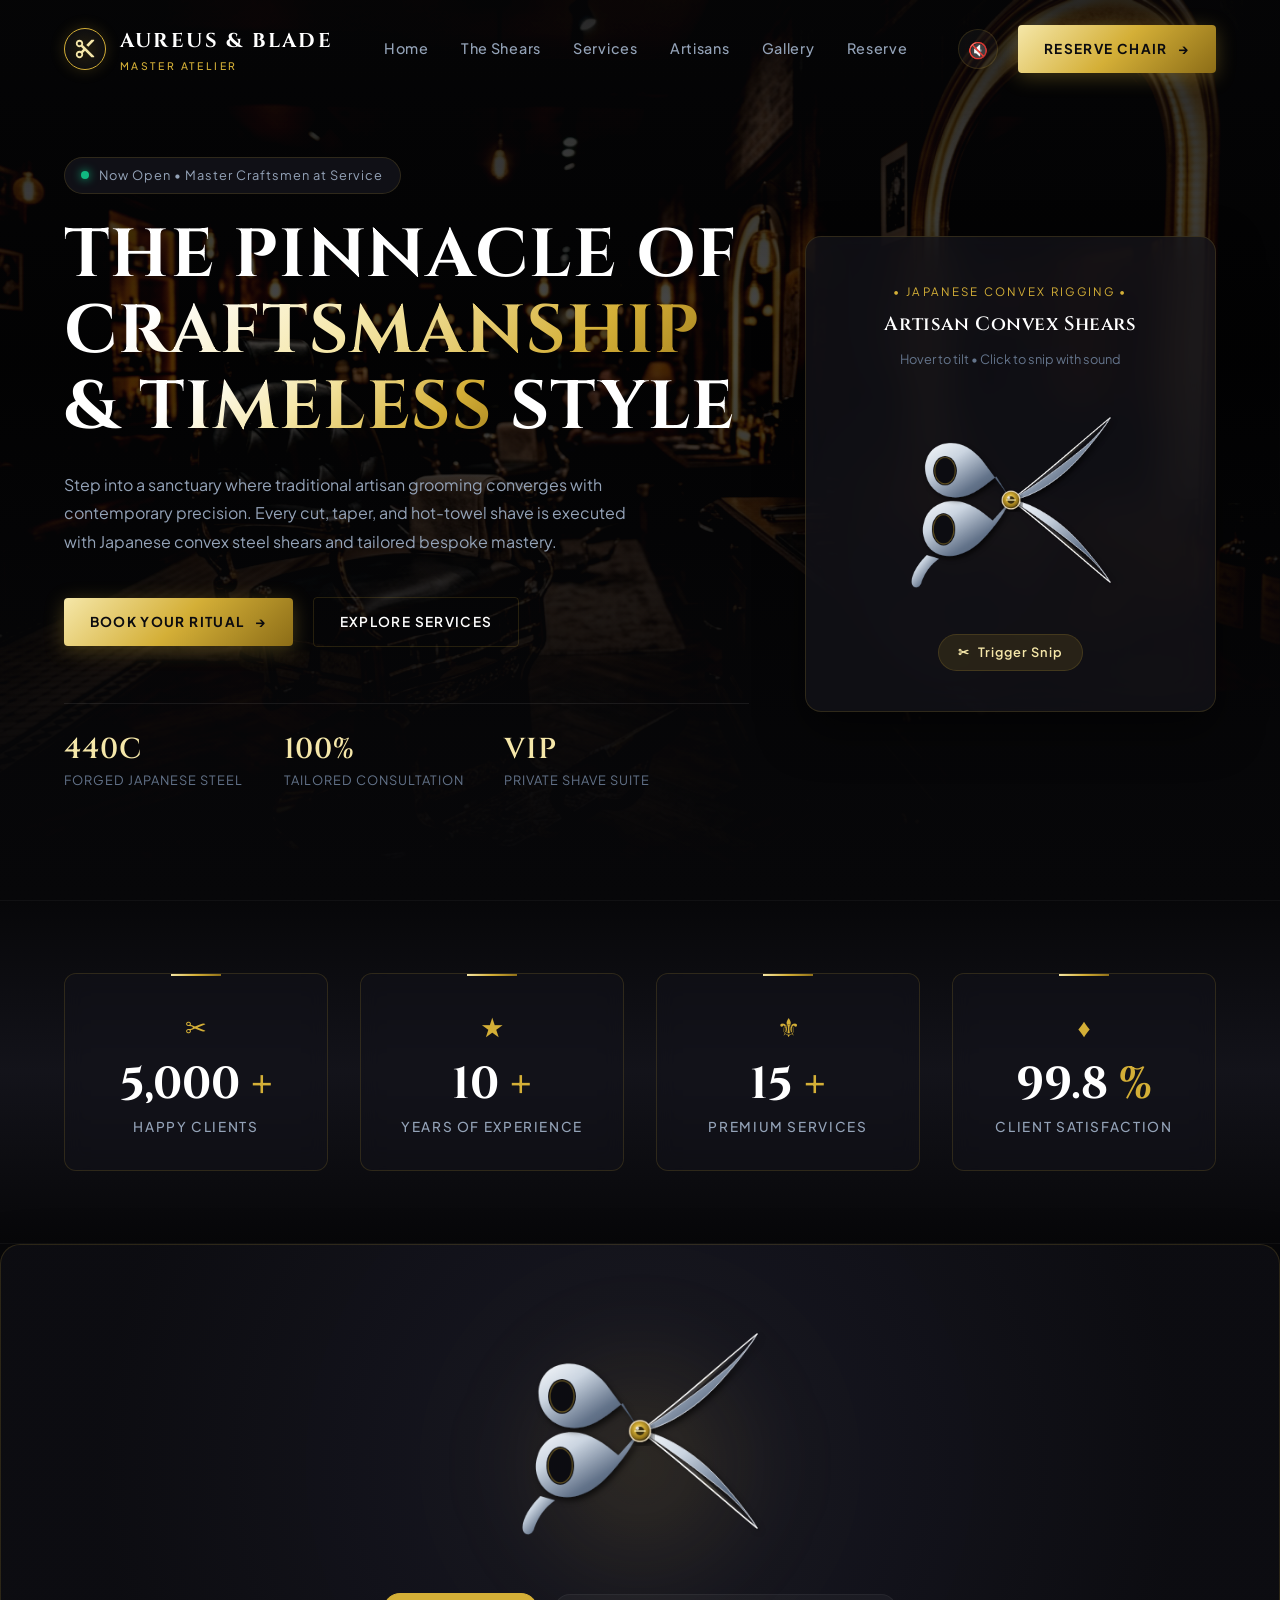
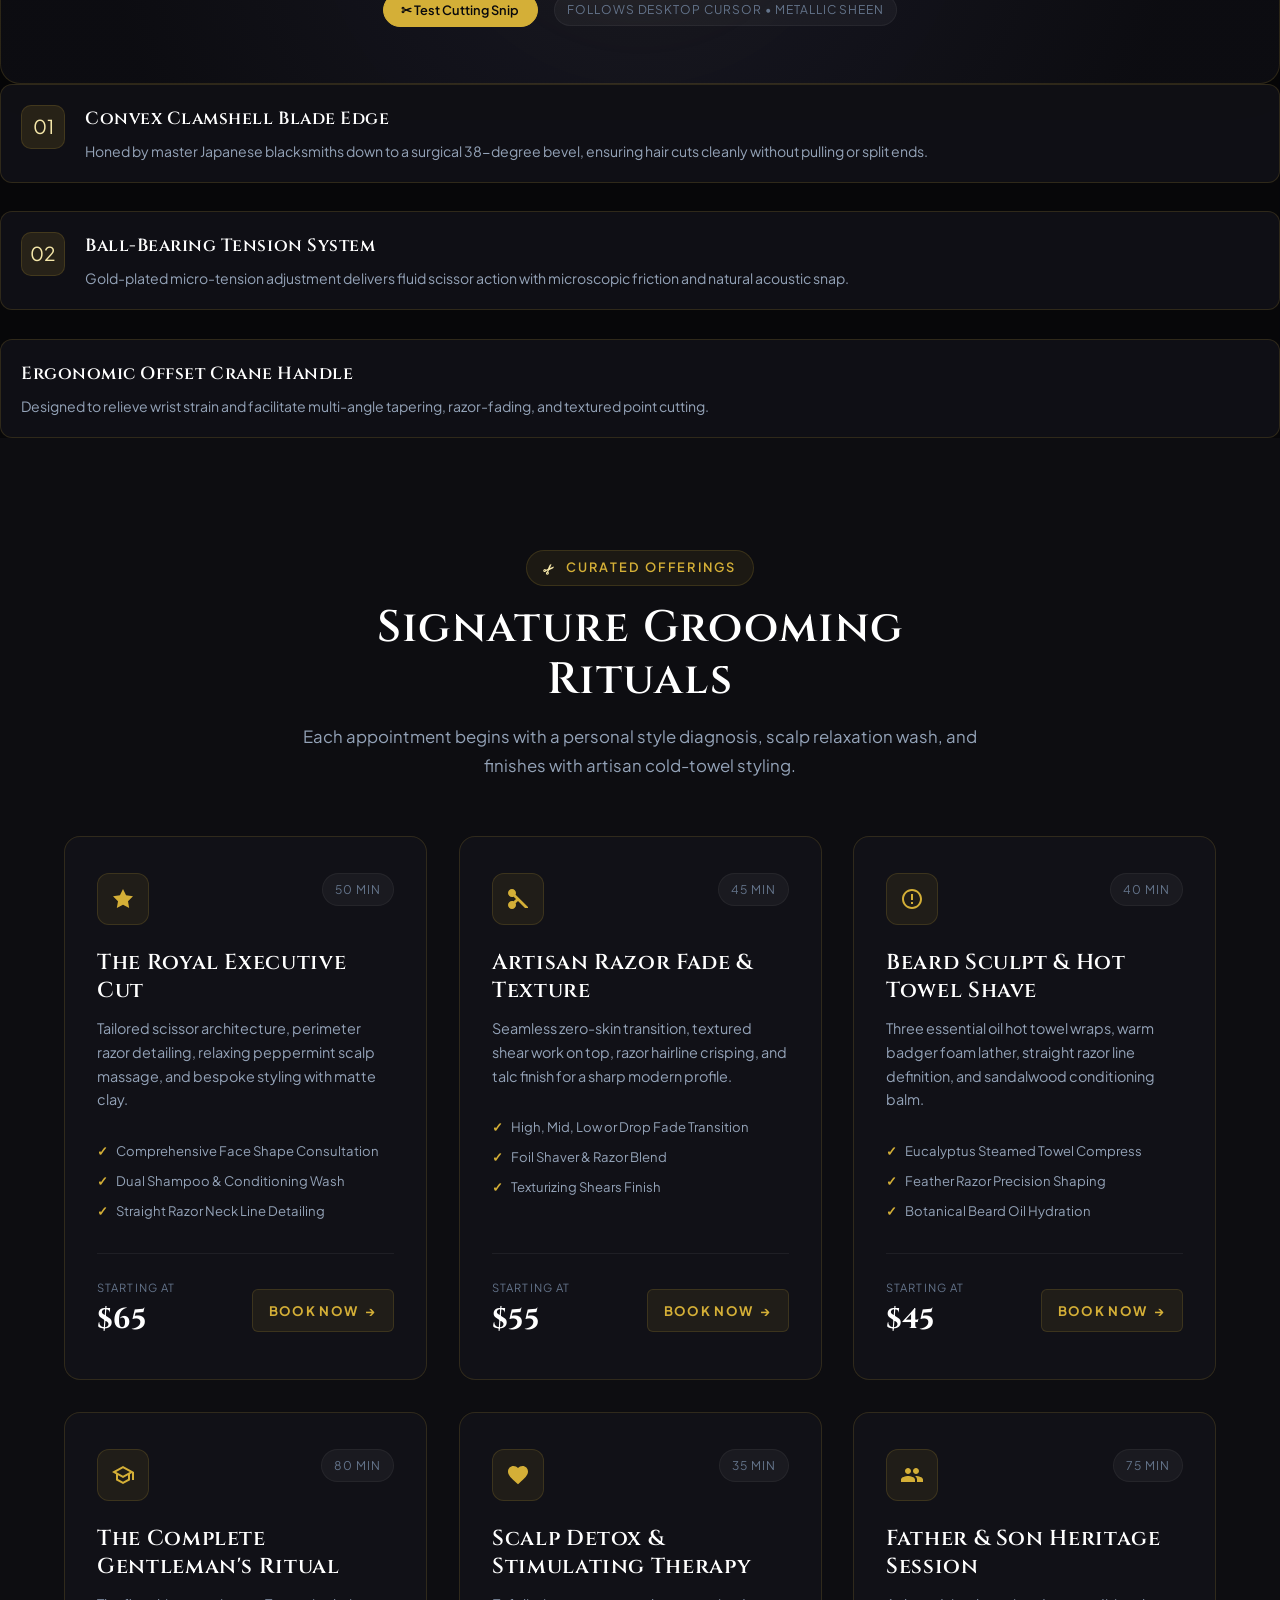
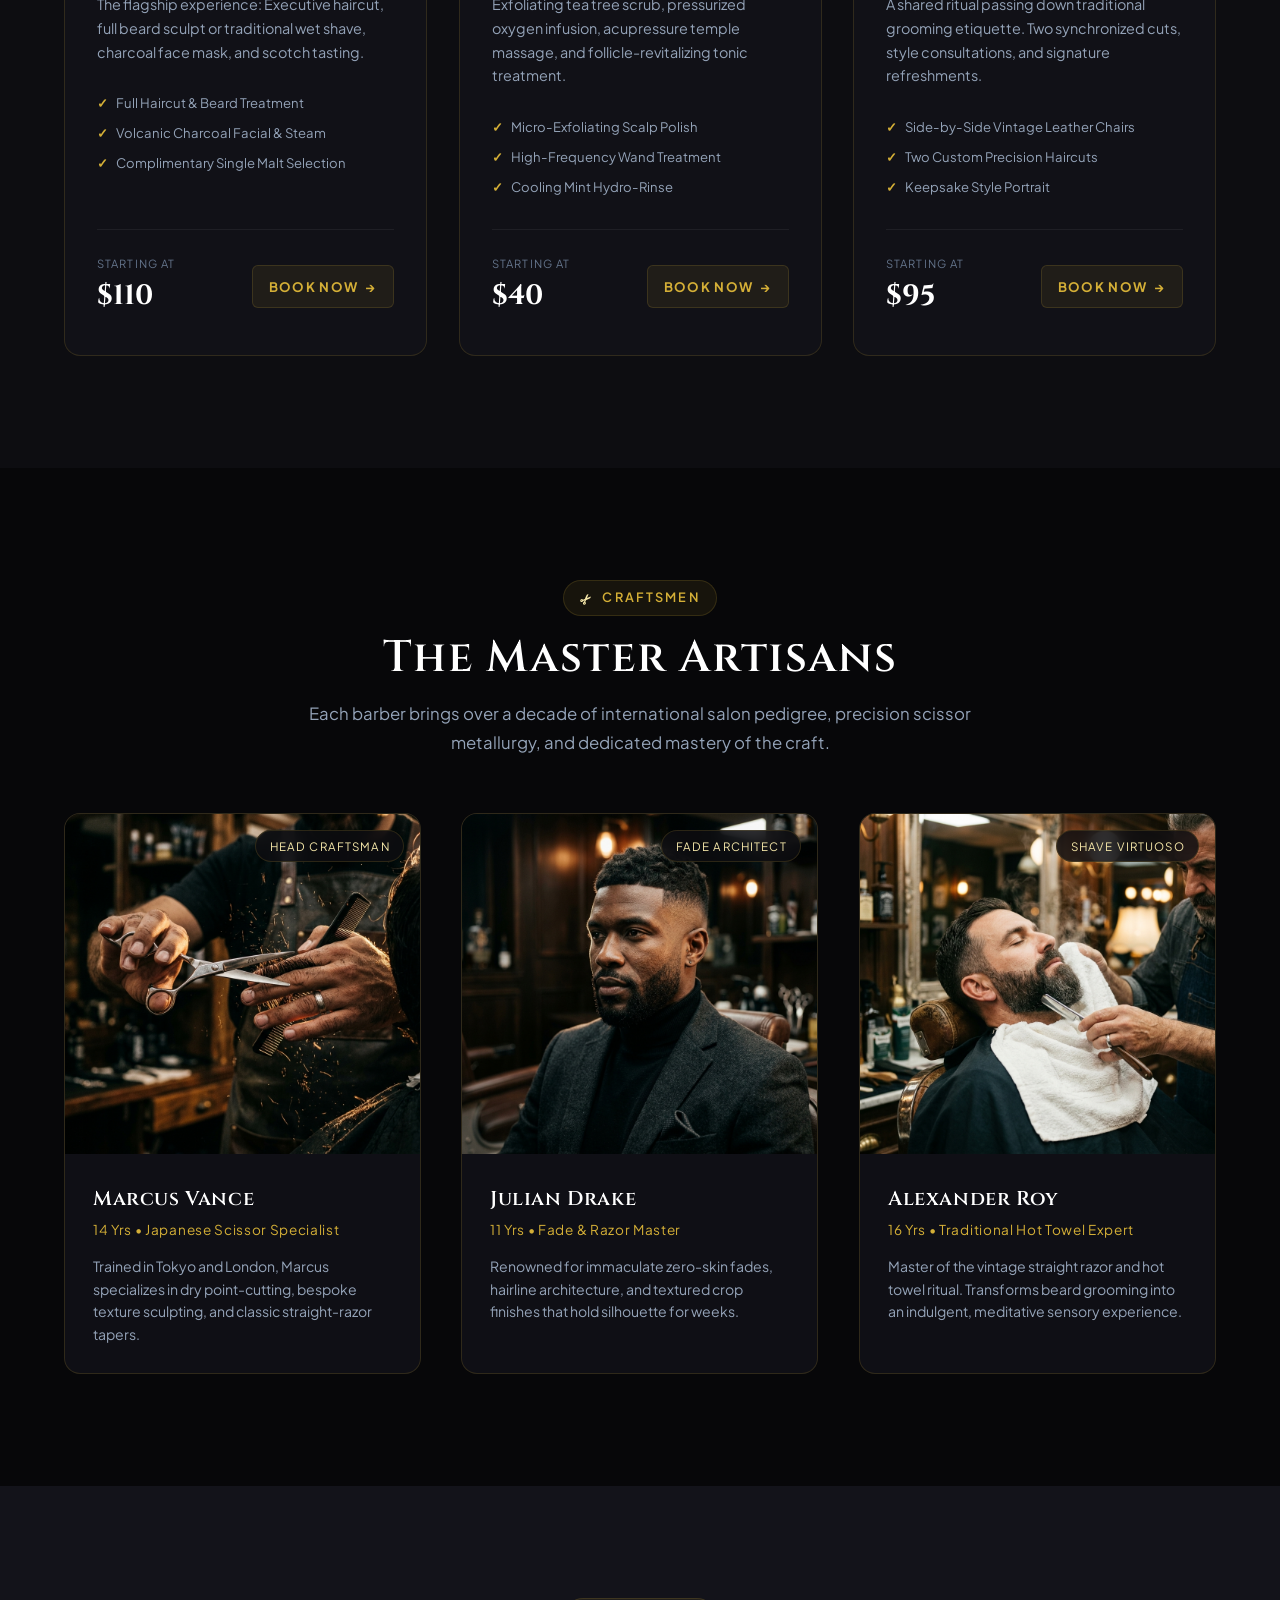
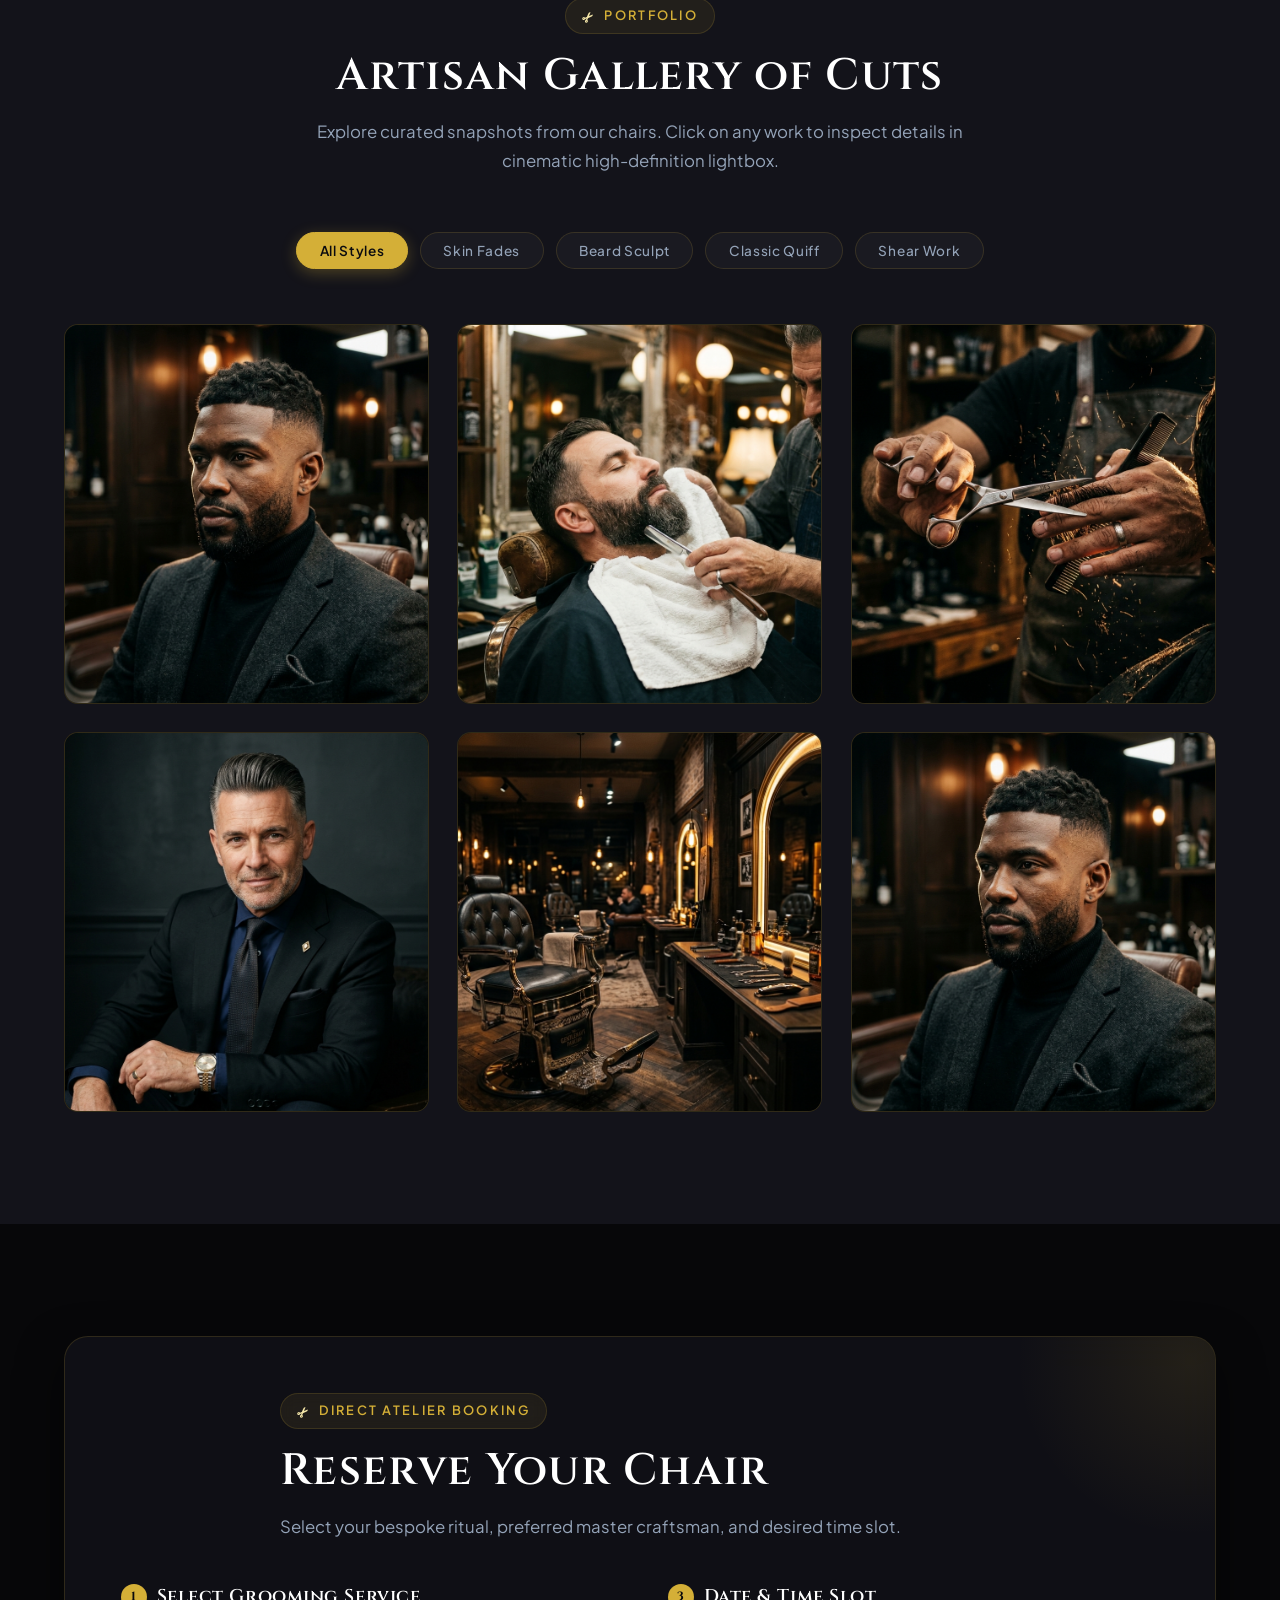
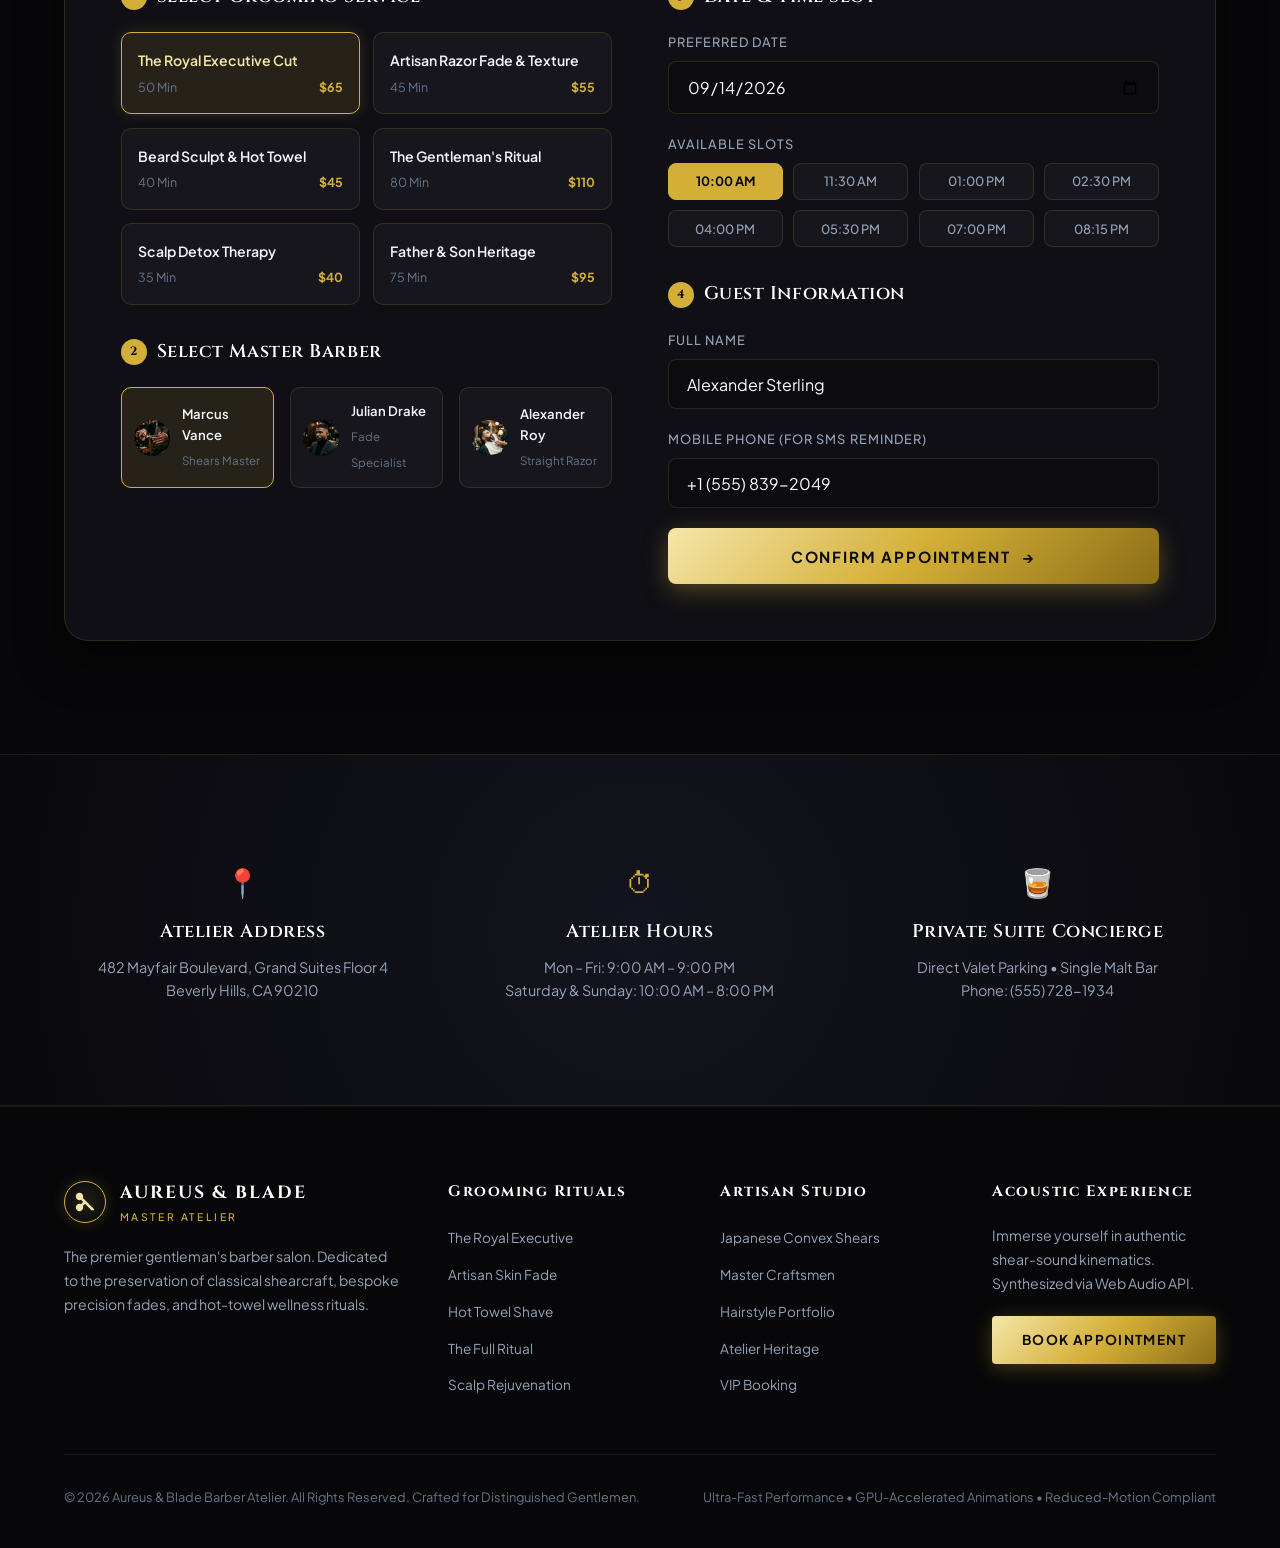
==== index.html @ b84adc3f "Initial commit: Hair cutting shop project" ====
<!DOCTYPE html>
<html lang="en">
<head>
  <meta charset="UTF-8">
  <meta name="viewport" content="width=device-width, initial-scale=1.0">
  <title>AUREUS & BLADE | Luxury Barber Atelier & Grooming Lounge</title>
  <meta name="description" content="Experience the pinnacle of gentleman's grooming. Bespoke haircuts, artisan fades, straight razor shaves, and scalp therapies crafted by world-class master barbers.">
  <meta name="keywords" content="barber shop, luxury haircut, master barber, hot towel shave, beard sculpting, fade haircut, gentleman grooming">
  <meta name="theme-color" content="#070709">

  <!-- Open Graph -->
  <meta property="og:title" content="AUREUS & BLADE | Luxury Barber Atelier">
  <meta property="og:description" content="Cinematic craftsmanship, precision steel shears, and luxury gentleman's rituals.">
  <meta property="og:type" content="website">

  <!-- Google Fonts: Cinzel (Serif) & Plus Jakarta Sans (Modern) -->
  <link rel="preconnect" href="https://fonts.googleapis.com">
  <link rel="preconnect" href="https://fonts.gstatic.com" crossorigin>
  <link href="https://fonts.googleapis.com/css2?family=Cinzel:wght@400;600;700;800;900&family=Plus+Jakarta+Sans:ital,wght@0,300;0,400;0,500;0,600;0,700;1,400&display=swap" rel="stylesheet">

  <!-- Stylesheets -->
  <link rel="stylesheet" href="css/style.css">
  <link rel="stylesheet" href="css/animations.css">
</head>
<body>

  <!-- ==========================================================================
       HAIR PARTICLE CANVAS ENGINE (Requirement 3)
       ========================================================================== -->
  <canvas id="hair-canvas"></canvas>

  <!-- ==========================================================================
       CINEMATIC HAIR-CUTTING INTRO (Requirement 2)
       ========================================================================== -->
  <div id="intro-screen" role="dialog" aria-modal="true" aria-label="Cinematic Welcome">
    <div class="intro-ambient-glow"></div>
    <div class="intro-content">
      <!-- Animated Vector Scissors for Intro Cuts -->
      <div class="intro-scissors-stage intro-scissors-wrap" id="intro-scissors-stage">
        <!-- SVG Injected dynamically by scissors.js -->
      </div>
      
      <!-- Crest & Monogram Reveal -->
      <div class="intro-crest-reveal" id="intro-crest-reveal">
        <h1 class="intro-title gold-gradient-text">AUREUS &amp; BLADE</h1>
        <p class="intro-subtitle">Barber Atelier &bull; Est. 2014</p>
      </div>
    </div>
    <button class="skip-intro-btn" id="btn-skip-intro" aria-label="Skip Introduction">
      SKIP INTRO &rarr;
    </button>
  </div>

  <!-- ==========================================================================
       STICKY GLASSMORPHIC NAVBAR (Requirement 10)
       ========================================================================== -->
  <header class="navbar navbar-entrance" id="navbar">
    <div class="container nav-container">
      <a href="#hero" class="brand-logo" aria-label="Aureus and Blade Home">
        <div class="logo-crest">
          <svg viewBox="0 0 24 24">
            <path d="M9.64 7.64c.23-.5.36-1.05.36-1.64 0-2.21-1.79-4-4-4S2 3.79 2 6s1.79 4 4 4c.59 0 1.14-.13 1.64-.36L10 12l-2.36 2.36C7.14 14.13 6.59 14 6 14c-2.21 0-4 1.79-4 4s1.79 4 4 4 4-1.79 4-4c0-.59-.13-1.14-.36-1.64L12 14l7 7h3v-1L9.64 7.64zM6 8c-1.1 0-2-.9-2-2s.9-2 2-2 2 .9 2 2-.9 2-2 2zm0 12c-1.1 0-2-.9-2-2s.9-2 2-2 2 .9 2 2-.9 2-2 2zm9.64-10.36L22 3v-1h-3l-5.64 5.64 2.28 2z"/>
          </svg>
        </div>
        <div>
          <span class="brand-name">Aureus &amp; Blade</span>
          <span class="brand-sub">Master Atelier</span>
        </div>
      </a>

      <!-- Navigation Links -->
      <nav>
        <ul class="nav-links" id="nav-links">
          <li><a href="#hero" class="nav-link">Home</a></li>
          <li><a href="#craftsmanship" class="nav-link">The Shears</a></li>
          <li><a href="#services" class="nav-link">Services</a></li>
          <li><a href="#barbers" class="nav-link">Artisans</a></li>
          <li><a href="#gallery" class="nav-link">Gallery</a></li>
          <li><a href="#booking" class="nav-link">Reserve</a></li>
        </ul>
      </nav>

      <!-- Action Group & Audio Feedback Toggle -->
      <div class="nav-actions">
        <button class="audio-toggle-btn" id="audio-toggle-btn" title="Toggle Shears Acoustic Feedback" aria-label="Toggle scissors sound">
          <span class="audio-icon">🔇</span>
        </button>
        <a href="#booking" class="btn-primary" id="nav-book-btn">
          <span>Reserve Chair</span>
          <span>&rarr;</span>
        </a>
        <button class="mobile-menu-btn" id="mobile-menu-btn" aria-label="Open Navigation Menu">
          &#9776;
        </button>
      </div>
    </div>
  </header>

  <!-- ==========================================================================
       HERO SECTION (Requirement 4)
       ========================================================================== -->
  <section class="hero-section" id="hero">
    <!-- Cinematic Background with slow Ken Burns zoom -->
    <div class="hero-bg-container">
      <img src="assets/images/hero.jpg" alt="Aureus and Blade Luxury Barber Interior" class="hero-bg-img ken-burns">
      <div class="hero-overlay"></div>
    </div>

    <div class="container hero-grid">
      <!-- Left Column: Staggered Word Reveal & CTAs -->
      <div class="hero-content">
        <div class="live-status-pill">
          <span class="live-dot"></span>
          <span>Now Open &bull; Master Craftsmen at Service</span>
        </div>

        <h1 class="hero-heading" id="hero-heading">
          <span class="word">THE</span>
          <span class="word">PINNACLE</span>
          <span class="word">OF</span>
          <span class="word gold-gradient-text">CRAFTSMANSHIP</span>
          <br>
          <span class="word">&amp;</span>
          <span class="word gold-gradient-text">TIMELESS</span>
          <span class="word">STYLE</span>
        </h1>

        <p class="hero-description">
          Step into a sanctuary where traditional artisan grooming converges with contemporary precision. Every cut, taper, and hot-towel shave is executed with Japanese convex steel shears and tailored bespoke mastery.
        </p>

        <div class="hero-cta-group">
          <a href="#booking" class="btn-primary">
            <span>Book Your Ritual</span>
            <span>&rarr;</span>
          </a>
          <a href="#services" class="btn-secondary">
            <span>Explore Services</span>
          </a>
        </div>

        <!-- Quick Trust Metrics Row -->
        <div class="hero-stats-row">
          <div class="hero-stat-item">
            <h4>440C</h4>
            <p>Forged Japanese Steel</p>
          </div>
          <div class="hero-stat-item">
            <h4>100%</h4>
            <p>Tailored Consultation</p>
          </div>
          <div class="hero-stat-item">
            <h4>VIP</h4>
            <p>Private Shave Suite</p>
          </div>
        </div>
      </div>

      <!-- Right Column: Interactive 3D Floating Scissors Showcase -->
      <div class="hero-visual-card floating-scissors-unit">
        <span class="shears-badge">&bull; Japanese Convex Rigging &bull;</span>
        <h3 class="shears-interactive-title">Artisan Convex Shears</h3>
        <p class="shears-interactive-hint">Hover to tilt &bull; Click to snip with sound</p>
        <div class="hero-shears-container" id="hero-shears-container" title="Click to test scissors cut">
          <!-- Vector Scissors injected by scissors.js -->
        </div>
        <button class="shears-action-btn" id="btn-hero-snip">
          <span>✂</span>
          <span>Trigger Snip</span>
        </button>
      </div>
    </div>
  </section>

  <!-- ==========================================================================
       STATISTICS COUNTERS (Requirement 9)
       ========================================================================== -->
  <section class="stats-section" id="statistics">
    <div class="container">
      <div class="stats-grid">
        <!-- Counter 1: 5000+ Happy Clients -->
        <div class="counter-card" data-animate="fade-up">
          <span class="counter-icon">✂</span>
          <div class="counter-value">
            <span class="counter-number" data-target="5000">0</span>
            <span class="counter-suffix">+</span>
          </div>
          <p class="counter-label">Happy Clients</p>
        </div>

        <!-- Counter 2: 10+ Years Experience -->
        <div class="counter-card stagger-1" data-animate="fade-up">
          <span class="counter-icon">★</span>
          <div class="counter-value">
            <span class="counter-number" data-target="10">0</span>
            <span class="counter-suffix">+</span>
          </div>
          <p class="counter-label">Years of Experience</p>
        </div>

        <!-- Counter 3: 15+ Premium Services -->
        <div class="counter-card stagger-2" data-animate="fade-up">
          <span class="counter-icon">⚜</span>
          <div class="counter-value">
            <span class="counter-number" data-target="15">0</span>
            <span class="counter-suffix">+</span>
          </div>
          <p class="counter-label">Premium Services</p>
        </div>

        <!-- Counter 4: 99.8% Satisfaction -->
        <div class="counter-card stagger-3" data-animate="fade-up">
          <span class="counter-icon">♦</span>
          <div class="counter-value">
            <span class="counter-number" data-target="99.8">0</span>
            <span class="counter-suffix">%</span>
          </div>
          <p class="counter-label">Client Satisfaction</p>
        </div>
      </div>
    </div>
  </section>

  <!-- ==========================================================================
       SCISSORS CRAFTSMANSHIP & ANATOMY SHOWCASE (Requirement 1)
       ========================================================================== */
  <section class="craftsmanship-section" id="craftsmanship">
    <div class="container">
      <div class="section-header" data-animate="fade-up">
        <span class="section-tag">Anatomy of Perfection</span>
        <h2 class="section-title">The Master Barber's Shears</h2>
        <p class="section-subtitle">
          Our craft hinges on precision instruments. Discover the engineering and physics of the handcrafted convex shears used across every bespoke haircut.
        </p>
      </div>

      <div class="craft-grid">
        <!-- Interactive Stage -->
        <div class="craft-interactive-stage" data-animate="scale-in">
          <div class="stage-ambient-light"></div>
          <div class="stage-scissor-wrapper" id="craft-shears-stage" title="Click shears to inspect cutting kinematics">
            <!-- Vector Scissors injected by scissors.js -->
          </div>
          <div class="stage-controls">
            <button class="control-pill-btn active" id="btn-stage-snip">
              <span>✂ Test Cutting Snip</span>
            </button>
            <span class="service-duration">Follows Desktop Cursor &bull; Metallic Sheen</span>
          </div>
        </div>

        <!-- Feature List -->
        <div class="craft-features">
          <div class="craft-feature-item" data-animate="slide-right">
            <div class="craft-icon-wrap">01</div>
            <div class="craft-info">
              <h4>Convex Clamshell Blade Edge</h4>
              <p>Honed by master Japanese blacksmiths down to a surgical 38-degree bevel, ensuring hair cuts cleanly without pulling or split ends.</p>
            </div>
          </div>

          <div class="craft-feature-item stagger-1" data-animate="slide-right">
            <div class="craft-icon-wrap">02</div>
            <div class="craft-info">
              <h4>Ball-Bearing Tension System</h4>
              <p>Gold-plated micro-tension adjustment delivers fluid scissor action with microscopic friction and natural acoustic snap.</p>
            </div>
          </div>

          <div class="craft-feature-item stagger-2" data-animate="slide-right">
            <div class="craft-info">
              <h4>Ergonomic Offset Crane Handle</h4>
              <p>Designed to relieve wrist strain and facilitate multi-angle tapering, razor-fading, and textured point cutting.</p>
            </div>
          </div>
        </div>
      </div>
    </div>
  </section>

  <!-- ==========================================================================
       SIGNATURE SERVICES (Requirement 6)
       ========================================================================== -->
  <section class="services-section" id="services">
    <div class="container">
      <div class="section-header" data-animate="fade-up">
        <span class="section-tag">Curated Offerings</span>
        <h2 class="section-title">Signature Grooming Rituals</h2>
        <p class="section-subtitle">
          Each appointment begins with a personal style diagnosis, scalp relaxation wash, and finishes with artisan cold-towel styling.
        </p>
      </div>

      <div class="services-grid">
        <!-- Service Card 1 -->
        <div class="service-card" data-service="service-royal" data-animate="fade-up">
          <div>
            <div class="service-card-top">
              <div class="service-icon-box">
                <svg width="24" height="24" viewBox="0 0 24 24" fill="currentColor">
                  <path d="M12 2l3.09 6.26L22 9.27l-5 4.87 1.18 6.88L12 17.77l-6.18 3.25L7 14.14 2 9.27l6.91-1.01L12 2z"/>
                </svg>
              </div>
              <span class="service-duration">50 MIN</span>
            </div>
            <h3 class="service-title">The Royal Executive Cut</h3>
            <p class="service-desc">
              Tailored scissor architecture, perimeter razor detailing, relaxing peppermint scalp massage, and bespoke styling with matte clay.
            </p>
            <ul class="service-features-list">
              <li>Comprehensive Face Shape Consultation</li>
              <li>Dual Shampoo &amp; Conditioning Wash</li>
              <li>Straight Razor Neck Line Detailing</li>
            </ul>
          </div>
          <div class="service-card-bottom">
            <div class="service-price-wrap">
              <span class="price-label">Starting at</span>
              <span class="service-price">$65</span>
            </div>
            <a href="#booking" class="btn-book-service" data-service="service-royal">
              <span>Book Now</span>
              <span class="arrow">&rarr;</span>
            </a>
          </div>
        </div>

        <!-- Service Card 2 -->
        <div class="service-card stagger-1" data-service="service-fade" data-animate="fade-up">
          <div>
            <div class="service-card-top">
              <div class="service-icon-box">
                <svg width="24" height="24" viewBox="0 0 24 24" fill="currentColor">
                  <path d="M9.64 7.64c.23-.5.36-1.05.36-1.64 0-2.21-1.79-4-4-4S2 3.79 2 6s1.79 4 4 4c.59 0 1.14-.13 1.64-.36L10 12l-2.36 2.36C7.14 14.13 6.59 14 6 14c-2.21 0-4 1.79-4 4s1.79 4 4 4 4-1.79 4-4c0-.59-.13-1.14-.36-1.64L12 14l7 7h3v-1L9.64 7.64z"/>
                </svg>
              </div>
              <span class="service-duration">45 MIN</span>
            </div>
            <h3 class="service-title">Artisan Razor Fade &amp; Texture</h3>
            <p class="service-desc">
              Seamless zero-skin transition, textured shear work on top, razor hairline crisping, and talc finish for a sharp modern profile.
            </p>
            <ul class="service-features-list">
              <li>High, Mid, Low or Drop Fade Transition</li>
              <li>Foil Shaver &amp; Razor Blend</li>
              <li>Texturizing Shears Finish</li>
            </ul>
          </div>
          <div class="service-card-bottom">
            <div class="service-price-wrap">
              <span class="price-label">Starting at</span>
              <span class="service-price">$55</span>
            </div>
            <a href="#booking" class="btn-book-service" data-service="service-fade">
              <span>Book Now</span>
              <span class="arrow">&rarr;</span>
            </a>
          </div>
        </div>

        <!-- Service Card 3 -->
        <div class="service-card stagger-2" data-service="service-beard" data-animate="fade-up">
          <div>
            <div class="service-card-top">
              <div class="service-icon-box">
                <svg width="24" height="24" viewBox="0 0 24 24" fill="currentColor">
                  <path d="M12 2C6.48 2 2 6.48 2 12s4.48 10 10 10 10-4.48 10-10S17.52 2 12 2zm0 18c-4.41 0-8-3.59-8-8s3.59-8 8-8 8 3.59 8 8-3.59 8-8 8zm-1-13h2v6h-2zm0 8h2v2h-2z"/>
                </svg>
              </div>
              <span class="service-duration">40 MIN</span>
            </div>
            <h3 class="service-title">Beard Sculpt &amp; Hot Towel Shave</h3>
            <p class="service-desc">
              Three essential oil hot towel wraps, warm badger foam lather, straight razor line definition, and sandalwood conditioning balm.
            </p>
            <ul class="service-features-list">
              <li>Eucalyptus Steamed Towel Compress</li>
              <li>Feather Razor Precision Shaping</li>
              <li>Botanical Beard Oil Hydration</li>
            </ul>
          </div>
          <div class="service-card-bottom">
            <div class="service-price-wrap">
              <span class="price-label">Starting at</span>
              <span class="service-price">$45</span>
            </div>
            <a href="#booking" class="btn-book-service" data-service="service-beard">
              <span>Book Now</span>
              <span class="arrow">&rarr;</span>
            </a>
          </div>
        </div>

        <!-- Service Card 4 -->
        <div class="service-card" data-service="service-ritual" data-animate="fade-up">
          <div>
            <div class="service-card-top">
              <div class="service-icon-box">
                <svg width="24" height="24" viewBox="0 0 24 24" fill="currentColor">
                  <path d="M12 3L1 9l4 2.18v6L12 21l7-3.82v-6l2-1.09V17h2V9L12 3zm6.82 6L12 12.72 5.18 9 12 5.28 18.82 9zM17 15.99l-5 2.73-5-2.73v-3.72L12 15l5-2.73v3.72z"/>
                </svg>
              </div>
              <span class="service-duration">80 MIN</span>
            </div>
            <h3 class="service-title">The Complete Gentleman's Ritual</h3>
            <p class="service-desc">
              The flagship experience: Executive haircut, full beard sculpt or traditional wet shave, charcoal face mask, and scotch tasting.
            </p>
            <ul class="service-features-list">
              <li>Full Haircut &amp; Beard Treatment</li>
              <li>Volcanic Charcoal Facial &amp; Steam</li>
              <li>Complimentary Single Malt Selection</li>
            </ul>
          </div>
          <div class="service-card-bottom">
            <div class="service-price-wrap">
              <span class="price-label">Starting at</span>
              <span class="service-price">$110</span>
            </div>
            <a href="#booking" class="btn-book-service" data-service="service-ritual">
              <span>Book Now</span>
              <span class="arrow">&rarr;</span>
            </a>
          </div>
        </div>

        <!-- Service Card 5 -->
        <div class="service-card stagger-1" data-service="service-scalp" data-animate="fade-up">
          <div>
            <div class="service-card-top">
              <div class="service-icon-box">
                <svg width="24" height="24" viewBox="0 0 24 24" fill="currentColor">
                  <path d="M12 21.35l-1.45-1.32C5.4 15.36 2 12.28 2 8.5 2 5.42 4.42 3 7.5 3c1.74 0 3.41.81 4.5 2.09C13.09 3.81 14.76 3 16.5 3 19.58 3 22 5.42 22 8.5c0 3.78-3.4 6.86-8.55 11.54L12 21.35z"/>
                </svg>
              </div>
              <span class="service-duration">35 MIN</span>
            </div>
            <h3 class="service-title">Scalp Detox &amp; Stimulating Therapy</h3>
            <p class="service-desc">
              Exfoliating tea tree scrub, pressurized oxygen infusion, acupressure temple massage, and follicle-revitalizing tonic treatment.
            </p>
            <ul class="service-features-list">
              <li>Micro-Exfoliating Scalp Polish</li>
              <li>High-Frequency Wand Treatment</li>
              <li>Cooling Mint Hydro-Rinse</li>
            </ul>
          </div>
          <div class="service-card-bottom">
            <div class="service-price-wrap">
              <span class="price-label">Starting at</span>
              <span class="service-price">$40</span>
            </div>
            <a href="#booking" class="btn-book-service" data-service="service-scalp">
              <span>Book Now</span>
              <span class="arrow">&rarr;</span>
            </a>
          </div>
        </div>

        <!-- Service Card 6 -->
        <div class="service-card stagger-2" data-service="service-duo" data-animate="fade-up">
          <div>
            <div class="service-card-top">
              <div class="service-icon-box">
                <svg width="24" height="24" viewBox="0 0 24 24" fill="currentColor">
                  <path d="M16 11c1.66 0 2.99-1.34 2.99-3S17.66 5 16 5c-1.66 0-3 1.34-3 3s1.34 3 3 3zm-8 0c1.66 0 2.99-1.34 2.99-3S9.66 5 8 5C6.34 5 5 6.34 5 8s1.34 3 3 3zm0 2c-2.33 0-7 1.17-7 3.5V19h14v-2.5c0-2.33-4.67-3.5-7-3.5zm8 0c-.29 0-.62.02-.97.05 1.16.84 1.97 1.97 1.97 3.45V19h6v-2.5c0-2.33-4.67-3.5-7-3.5z"/>
                </svg>
              </div>
              <span class="service-duration">75 MIN</span>
            </div>
            <h3 class="service-title">Father &amp; Son Heritage Session</h3>
            <p class="service-desc">
              A shared ritual passing down traditional grooming etiquette. Two synchronized cuts, style consultations, and signature refreshments.
            </p>
            <ul class="service-features-list">
              <li>Side-by-Side Vintage Leather Chairs</li>
              <li>Two Custom Precision Haircuts</li>
              <li>Keepsake Style Portrait</li>
            </ul>
          </div>
          <div class="service-card-bottom">
            <div class="service-price-wrap">
              <span class="price-label">Starting at</span>
              <span class="service-price">$95</span>
            </div>
            <a href="#booking" class="btn-book-service" data-service="service-duo">
              <span>Book Now</span>
              <span class="arrow">&rarr;</span>
            </a>
          </div>
        </div>
      </div>
    </div>
  </section>

  <!-- ==========================================================================
       MASTER BARBERS SHOWCASE
       ========================================================================== -->
  <section class="barbers-section" id="barbers">
    <div class="container">
      <div class="section-header" data-animate="fade-up">
        <span class="section-tag">Craftsmen</span>
        <h2 class="section-title">The Master Artisans</h2>
        <p class="section-subtitle">
          Each barber brings over a decade of international salon pedigree, precision scissor metallurgy, and dedicated mastery of the craft.
        </p>
      </div>

      <div class="barbers-grid">
        <!-- Barber 1 -->
        <div class="barber-card" data-animate="fade-up">
          <div class="barber-img-wrap">
            <img src="assets/images/master-barber.jpg" alt="Master Barber Marcus Aurelius" class="barber-img">
            <span class="barber-badge">Head Craftsman</span>
          </div>
          <div class="barber-info">
            <h3 class="barber-name">Marcus Vance</h3>
            <p class="barber-title">14 Yrs &bull; Japanese Scissor Specialist</p>
            <p class="barber-bio">
              Trained in Tokyo and London, Marcus specializes in dry point-cutting, bespoke texture sculpting, and classic straight-razor tapers.
            </p>
          </div>
        </div>

        <!-- Barber 2 -->
        <div class="barber-card stagger-1" data-animate="fade-up">
          <div class="barber-img-wrap">
            <img src="assets/images/fade-cut.jpg" alt="Artisan Barber Julian Drake" class="barber-img">
            <span class="barber-badge">Fade Architect</span>
          </div>
          <div class="barber-info">
            <h3 class="barber-name">Julian Drake</h3>
            <p class="barber-title">11 Yrs &bull; Fade &amp; Razor Master</p>
            <p class="barber-bio">
              Renowned for immaculate zero-skin fades, hairline architecture, and textured crop finishes that hold silhouette for weeks.
            </p>
          </div>
        </div>

        <!-- Barber 3 -->
        <div class="barber-card stagger-2" data-animate="fade-up">
          <div class="barber-img-wrap">
            <img src="assets/images/beard-grooming.jpg" alt="Master Shaver Alexander Roy" class="barber-img">
            <span class="barber-badge">Shave Virtuoso</span>
          </div>
          <div class="barber-info">
            <h3 class="barber-name">Alexander Roy</h3>
            <p class="barber-title">16 Yrs &bull; Traditional Hot Towel Expert</p>
            <p class="barber-bio">
              Master of the vintage straight razor and hot towel ritual. Transforms beard grooming into an indulgent, meditative sensory experience.
            </p>
          </div>
        </div>
      </div>
    </div>
  </section>

  <!-- ==========================================================================
       PORTFOLIO GALLERY & LIGHTBOX (Requirement 8)
       ========================================================================== -->
  <section class="gallery-section" id="gallery">
    <div class="container">
      <div class="section-header" data-animate="fade-up">
        <span class="section-tag">Portfolio</span>
        <h2 class="section-title">Artisan Gallery of Cuts</h2>
        <p class="section-subtitle">
          Explore curated snapshots from our chairs. Click on any work to inspect details in cinematic high-definition lightbox.
        </p>
      </div>

      <!-- Category Filter Bar -->
      <div class="gallery-filter-bar" data-animate="fade-up">
        <button class="filter-btn active" data-filter="all">All Styles</button>
        <button class="filter-btn" data-filter="fades">Skin Fades</button>
        <button class="filter-btn" data-filter="beards">Beard Sculpt</button>
        <button class="filter-btn" data-filter="classic">Classic Quiff</button>
        <button class="filter-btn" data-filter="shears">Shear Work</button>
      </div>

      <!-- Gallery Grid -->
      <div class="gallery-grid">
        <!-- Item 1 -->
        <div class="gallery-item" data-category="fades" data-animate="scale-in">
          <img src="assets/images/fade-cut.jpg" alt="Textured High Fade & Sharp Line" class="gallery-item-img">
          <div class="gallery-overlay">
            <div class="gallery-view-icon">&#128269;</div>
            <h4 class="gallery-item-title">Sharp Razor Fade &amp; Textured Crop</h4>
            <p class="gallery-item-category">Fades &bull; Julian Drake</p>
          </div>
        </div>

        <!-- Item 2 -->
        <div class="gallery-item stagger-1" data-category="beards" data-animate="scale-in">
          <img src="assets/images/beard-grooming.jpg" alt="Hot Steamed Towel Shave" class="gallery-item-img">
          <div class="gallery-overlay">
            <div class="gallery-view-icon">&#128269;</div>
            <h4 class="gallery-item-title">Steam Towel &amp; Straight Razor Ritual</h4>
            <p class="gallery-item-category">Beards &bull; Alexander Roy</p>
          </div>
        </div>

        <!-- Item 3 -->
        <div class="gallery-item stagger-2" data-category="shears" data-animate="scale-in">
          <img src="assets/images/master-barber.jpg" alt="Master Shears Precision Cut" class="gallery-item-img">
          <div class="gallery-overlay">
            <div class="gallery-view-icon">&#128269;</div>
            <h4 class="gallery-item-title">Japanese Convex Steel Point Cutting</h4>
            <p class="gallery-item-category">Shear Work &bull; Marcus Vance</p>
          </div>
        </div>

        <!-- Item 4 -->
        <div class="gallery-item" data-category="classic" data-animate="scale-in">
          <img src="assets/images/classic-cut.jpg" alt="Executive Tapered Pompadour" class="gallery-item-img">
          <div class="gallery-overlay">
            <div class="gallery-view-icon">&#128269;</div>
            <h4 class="gallery-item-title">The Sovereign Executive Taper</h4>
            <p class="gallery-item-category">Classic &bull; Marcus Vance</p>
          </div>
        </div>

        <!-- Item 5 -->
        <div class="gallery-item stagger-1" data-category="shears" data-animate="scale-in">
          <img src="assets/images/hero.jpg" alt="Luxury Salon Atelier Interior" class="gallery-item-img">
          <div class="gallery-overlay">
            <div class="gallery-view-icon">&#128269;</div>
            <h4 class="gallery-item-title">Atelier Heritage Interior &amp; Chairs</h4>
            <p class="gallery-item-category">Atelier Ambience &bull; Suite 01</p>
          </div>
        </div>

        <!-- Item 6 -->
        <div class="gallery-item stagger-2" data-category="fades" data-animate="scale-in">
          <img src="assets/images/fade-cut.jpg" alt="Low Drop Fade" class="gallery-item-img">
          <div class="gallery-overlay">
            <div class="gallery-view-icon">&#128269;</div>
            <h4 class="gallery-item-title">Low Drop Fade with Natural Flow</h4>
            <p class="gallery-item-category">Fades &bull; Julian Drake</p>
          </div>
        </div>
      </div>
    </div>
  </section>

  <!-- ==========================================================================
       CINEMATIC LIGHTBOX MODAL (Requirement 8)
       ========================================================================== -->
  <div id="gallery-lightbox" role="dialog" aria-modal="true" aria-label="Photo Lightbox">
    <div class="lightbox-content">
      <button class="lightbox-close-btn" id="lightbox-close-btn" aria-label="Close Lightbox">&times;</button>
      <div class="lightbox-img-wrap">
        <img src="" alt="" id="lightbox-img" class="lightbox-img">
      </div>
      <div class="lightbox-details">
        <div>
          <h3 id="lightbox-title" class="lightbox-title"></h3>
          <p id="lightbox-desc" class="lightbox-desc"></p>
        </div>
        <a href="#booking" class="btn-primary" style="padding: 0.6rem 1.2rem; font-size: 0.8rem;">Book This Style</a>
      </div>
    </div>
  </div>

  <!-- ==========================================================================
       BOOKING EXPERIENCE & ANIMATED CONFIRMATION (Requirement 7)
       ========================================================================== -->
  <section class="booking-section" id="booking">
    <div class="container">
      <div class="booking-wrapper" data-animate="fade-up">
        <div class="section-header" style="margin-bottom: 2.5rem; text-align: left;">
          <span class="section-tag">Direct Atelier Booking</span>
          <h2 class="section-title">Reserve Your Chair</h2>
          <p class="section-subtitle">Select your bespoke ritual, preferred master craftsman, and desired time slot.</p>
        </div>

        <form id="appointment-form">
          <div class="booking-grid">
            <!-- Left Column: Service & Barber Selection -->
            <div>
              <h4 class="booking-step-title">
                <span class="step-num">1</span>
                <span>Select Grooming Service</span>
              </h4>

              <div class="service-pills-grid" id="service-pills-container">
                <label class="service-pill-label active">
                  <input type="radio" name="service" value="service-royal" checked>
                  <span class="service-pill-name">The Royal Executive Cut</span>
                  <div class="service-pill-meta">
                    <span>50 Min</span>
                    <strong class="gold-accent">$65</strong>
                  </div>
                </label>

                <label class="service-pill-label">
                  <input type="radio" name="service" value="service-fade">
                  <span class="service-pill-name">Artisan Razor Fade &amp; Texture</span>
                  <div class="service-pill-meta">
                    <span>45 Min</span>
                    <strong class="gold-accent">$55</strong>
                  </div>
                </label>

                <label class="service-pill-label">
                  <input type="radio" name="service" value="service-beard">
                  <span class="service-pill-name">Beard Sculpt &amp; Hot Towel</span>
                  <div class="service-pill-meta">
                    <span>40 Min</span>
                    <strong class="gold-accent">$45</strong>
                  </div>
                </label>

                <label class="service-pill-label">
                  <input type="radio" name="service" value="service-ritual">
                  <span class="service-pill-name">The Gentleman's Ritual</span>
                  <div class="service-pill-meta">
                    <span>80 Min</span>
                    <strong class="gold-accent">$110</strong>
                  </div>
                </label>

                <label class="service-pill-label">
                  <input type="radio" name="service" value="service-scalp">
                  <span class="service-pill-name">Scalp Detox Therapy</span>
                  <div class="service-pill-meta">
                    <span>35 Min</span>
                    <strong class="gold-accent">$40</strong>
                  </div>
                </label>

                <label class="service-pill-label">
                  <input type="radio" name="service" value="service-duo">
                  <span class="service-pill-name">Father &amp; Son Heritage</span>
                  <div class="service-pill-meta">
                    <span>75 Min</span>
                    <strong class="gold-accent">$95</strong>
                  </div>
                </label>
              </div>

              <h4 class="booking-step-title">
                <span class="step-num">2</span>
                <span>Select Master Barber</span>
              </h4>

              <div class="barber-select-row">
                <div class="barber-pill active" data-barber="marcus">
                  <img src="assets/images/master-barber.jpg" alt="Marcus">
                  <div>
                    <div class="barber-pill-name">Marcus Vance</div>
                    <small style="color: var(--text-muted); font-size: 0.72rem;">Shears Master</small>
                  </div>
                </div>

                <div class="barber-pill" data-barber="julian">
                  <img src="assets/images/fade-cut.jpg" alt="Julian">
                  <div>
                    <div class="barber-pill-name">Julian Drake</div>
                    <small style="color: var(--text-muted); font-size: 0.72rem;">Fade Specialist</small>
                  </div>
                </div>

                <div class="barber-pill" data-barber="alexander">
                  <img src="assets/images/beard-grooming.jpg" alt="Alexander">
                  <div>
                    <div class="barber-pill-name">Alexander Roy</div>
                    <small style="color: var(--text-muted); font-size: 0.72rem;">Straight Razor</small>
                  </div>
                </div>
              </div>
            </div>

            <!-- Right Column: Date, Time & Client Details -->
            <div>
              <h4 class="booking-step-title">
                <span class="step-num">3</span>
                <span>Date &amp; Time Slot</span>
              </h4>

              <div class="form-group">
                <label for="booking-date" class="form-label">Preferred Date</label>
                <input type="date" id="booking-date" class="form-input" value="2026-09-14" required>
              </div>

              <label class="form-label">Available Slots</label>
              <div class="time-slots-grid">
                <button type="button" class="time-slot-btn active">10:00 AM</button>
                <button type="button" class="time-slot-btn">11:30 AM</button>
                <button type="button" class="time-slot-btn">01:00 PM</button>
                <button type="button" class="time-slot-btn">02:30 PM</button>
                <button type="button" class="time-slot-btn">04:00 PM</button>
                <button type="button" class="time-slot-btn">05:30 PM</button>
                <button type="button" class="time-slot-btn">07:00 PM</button>
                <button type="button" class="time-slot-btn">08:15 PM</button>
              </div>

              <h4 class="booking-step-title">
                <span class="step-num">4</span>
                <span>Guest Information</span>
              </h4>

              <div class="form-group">
                <label for="client-name" class="form-label">Full Name</label>
                <input type="text" id="client-name" class="form-input" placeholder="e.g. Lord Sterling Crawford" required value="Alexander Sterling">
              </div>

              <div class="form-group">
                <label for="client-phone" class="form-label">Mobile Phone (for SMS reminder)</label>
                <input type="tel" id="client-phone" class="form-input" placeholder="+1 (555) 019-2831" required value="+1 (555) 839-2049">
              </div>

              <!-- Submit Button with Loading & Checkmark Animation State -->
              <button type="submit" class="btn-confirm-booking" id="btn-confirm-appointment">
                <span class="spinner-icon">✂</span>
                <span class="btn-text">CONFIRM APPOINTMENT</span>
                <span>&rarr;</span>
              </button>
            </div>
          </div>
        </form>
      </div>
    </div>
  </section>

  <!-- ==========================================================================
       BOOKING CONFIRMATION MODAL & ANIMATED CHECKMARK (Requirement 7)
       ========================================================================== -->
  <div id="booking-confirmation-modal" role="dialog" aria-modal="true" aria-label="Appointment Confirmed">
    <div class="confirmation-card">
      <div class="success-checkmark-wrapper">
        <svg viewBox="0 0 52 52" width="80" height="80">
          <circle class="checkmark-circle" cx="26" cy="26" r="24"/>
          <path class="checkmark-check" d="M14.1 27.2l7.1 7.2 16.7-16.8"/>
        </svg>
      </div>

      <h3 class="confirmation-title gold-gradient-text">BOOKING CONFIRMED</h3>
      <span class="confirmation-code-badge" id="modal-confirm-code">#AB-8492</span>

      <div class="confirmation-details-box">
        <div class="confirm-row">
          <span class="label">Guest:</span>
          <span class="val" id="modal-client-name">Alexander Sterling</span>
        </div>
        <div class="confirm-row">
          <span class="label">Service:</span>
          <span class="val" id="modal-service-name">The Royal Executive Cut</span>
        </div>
        <div class="confirm-row">
          <span class="label">Master Barber:</span>
          <span class="val" id="modal-barber-name">Marcus Vance</span>
        </div>
        <div class="confirm-row">
          <span class="label">Schedule:</span>
          <span class="val" id="modal-date-time">Sep 14, 2026 at 10:00 AM</span>
        </div>
        <div class="confirm-row">
          <span class="label">Location:</span>
          <span class="val">Suite 401 &bull; Aureus Lounge</span>
        </div>
      </div>

      <button type="button" class="btn-primary" id="close-confirmation-btn" style="width: 100%;">
        <span>Done &bull; Return to Atelier</span>
      </button>
    </div>
  </div>

  <!-- ==========================================================================
       LOUNGE & LOCATION BANNER
       ========================================================================== -->
  <section class="lounge-banner">
    <div class="container">
      <div class="lounge-grid">
        <div class="lounge-col" data-animate="fade-up">
          <div class="lounge-col-icon">📍</div>
          <h4>Atelier Address</h4>
          <p>482 Mayfair Boulevard, Grand Suites Floor 4<br>Beverly Hills, CA 90210</p>
        </div>

        <div class="lounge-col stagger-1" data-animate="fade-up">
          <div class="lounge-col-icon">⏱</div>
          <h4>Atelier Hours</h4>
          <p>Mon – Fri: 9:00 AM – 9:00 PM<br>Saturday &amp; Sunday: 10:00 AM – 8:00 PM</p>
        </div>

        <div class="lounge-col stagger-2" data-animate="fade-up">
          <div class="lounge-col-icon">🥃</div>
          <h4>Private Suite Concierge</h4>
          <p>Direct Valet Parking &bull; Single Malt Bar<br>Phone: (555) 728-1934</p>
        </div>
      </div>
    </div>
  </section>

  <!-- ==========================================================================
       FOOTER
       ========================================================================== -->
  <footer class="footer">
    <div class="container">
      <div class="footer-top">
        <div class="footer-col">
          <div class="brand-logo" style="margin-bottom: 1rem;">
            <div class="logo-crest">
              <svg viewBox="0 0 24 24" width="20" height="20" fill="var(--gold-light)">
                <path d="M9.64 7.64c.23-.5.36-1.05.36-1.64 0-2.21-1.79-4-4-4S2 3.79 2 6s1.79 4 4 4c.59 0 1.14-.13 1.64-.36L10 12l-2.36 2.36C7.14 14.13 6.59 14 6 14c-2.21 0-4 1.79-4 4s1.79 4 4 4 4-1.79 4-4c0-.59-.13-1.14-.36-1.64L12 14l7 7h3v-1L9.64 7.64z"/>
              </svg>
            </div>
            <div>
              <span class="brand-name" style="font-size: 1.1rem;">Aureus &amp; Blade</span>
              <span class="brand-sub">Master Atelier</span>
            </div>
          </div>
          <p class="footer-desc">
            The premier gentleman's barber salon. Dedicated to the preservation of classical shearcraft, bespoke precision fades, and hot-towel wellness rituals.
          </p>
        </div>

        <div class="footer-col">
          <h5>Grooming Rituals</h5>
          <ul class="footer-links">
            <li><a href="#services" class="footer-link">The Royal Executive</a></li>
            <li><a href="#services" class="footer-link">Artisan Skin Fade</a></li>
            <li><a href="#services" class="footer-link">Hot Towel Shave</a></li>
            <li><a href="#services" class="footer-link">The Full Ritual</a></li>
            <li><a href="#services" class="footer-link">Scalp Rejuvenation</a></li>
          </ul>
        </div>

        <div class="footer-col">
          <h5>Artisan Studio</h5>
          <ul class="footer-links">
            <li><a href="#craftsmanship" class="footer-link">Japanese Convex Shears</a></li>
            <li><a href="#barbers" class="footer-link">Master Craftsmen</a></li>
            <li><a href="#gallery" class="footer-link">Hairstyle Portfolio</a></li>
            <li><a href="#statistics" class="footer-link">Atelier Heritage</a></li>
            <li><a href="#booking" class="footer-link">VIP Booking</a></li>
          </ul>
        </div>

        <div class="footer-col">
          <h5>Acoustic Experience</h5>
          <p class="footer-desc" style="margin-top: 0;">
            Immerse yourself in authentic shear-sound kinematics. Synthesized via Web Audio API.
          </p>
          <a href="#booking" class="btn-primary" style="width: 100%; text-align: center; justify-content: center;">
            Book Appointment
          </a>
        </div>
      </div>

      <div class="footer-bottom">
        <p>&copy; 2026 Aureus &amp; Blade Barber Atelier. All Rights Reserved. Crafted for Distinguished Gentlemen.</p>
        <p>Ultra-Fast Performance &bull; GPU-Accelerated Animations &bull; Reduced-Motion Compliant</p>
      </div>
    </div>
  </footer>

  <!-- Scripts -->
  <script src="js/scissors.js"></script>
  <script src="js/particles.js"></script>
  <script src="js/booking.js"></script>
  <script src="js/app.js"></script>
</body>
</html>
---- css/style.css ----
/* ==========================================================================
   AUREUS & BLADE BARBER ATELIER - LUXURY DESIGN SYSTEM
   ========================================================================== */

:root {
  /* Core Palette - Dark Luxury Obsidian & Burnished Gold */
  --bg-deep: #070709;
  --bg-primary: #0d0d11;
  --bg-secondary: #13131a;
  --bg-tertiary: #1a1a24;
  --bg-card: rgba(19, 19, 26, 0.75);
  --bg-card-hover: rgba(26, 26, 36, 0.9);
  --bg-glass: rgba(13, 13, 17, 0.82);

  /* Gold & Accent Metallics */
  --gold-primary: #d4af37;
  --gold-light: #f5e7a9;
  --gold-dark: #a88420;
  --gold-glow: rgba(212, 175, 55, 0.28);
  --gold-sheen: linear-gradient(135deg, #f5e7a9 0%, #d4af37 50%, #8c6d17 100%);
  --champagne: #ecdcb9;
  --steel-blade: #c0c6ce;
  --steel-dark: #4a5568;

  /* Typography Colors */
  --text-pure: #ffffff;
  --text-primary: #f1f5f9;
  --text-secondary: #94a3b8;
  --text-muted: #64748b;
  --text-gold: #e2c058;

  /* Borders & Shadows */
  --border-subtle: rgba(212, 175, 55, 0.16);
  --border-active: rgba(212, 175, 55, 0.55);
  --border-glass: rgba(255, 255, 255, 0.07);
  --shadow-subtle: 0 10px 30px -10px rgba(0, 0, 0, 0.6);
  --shadow-gold: 0 12px 40px -10px rgba(212, 175, 55, 0.25);
  --shadow-card: 0 18px 45px rgba(0, 0, 0, 0.55);

  /* Typography */
  --font-serif: 'Cinzel', 'Playfair Display', Georgia, serif;
  --font-sans: 'Plus Jakarta Sans', -apple-system, BlinkMacSystemFont, sans-serif;
  --font-accent: 'Cormorant Garamond', serif;

  /* Transitions */
  --transition-fast: 0.2s cubic-bezier(0.16, 1, 0.3, 1);
  --transition-normal: 0.35s cubic-bezier(0.16, 1, 0.3, 1);
  --transition-slow: 0.6s cubic-bezier(0.16, 1, 0.3, 1);
  --transition-spring: 0.5s cubic-bezier(0.34, 1.56, 0.64, 1);
}

/* Base & Reset */
*, *::before, *::after {
  box-sizing: border-box;
  margin: 0;
  padding: 0;
}

html {
  scroll-behavior: smooth;
  font-size: 16px;
  background-color: var(--bg-deep);
  color: var(--text-primary);
}

body {
  font-family: var(--font-sans);
  background-color: var(--bg-deep);
  color: var(--text-primary);
  line-height: 1.65;
  overflow-x: hidden;
  position: relative;
  -webkit-font-smoothing: antialiased;
  -moz-osx-font-smoothing: grayscale;
}

/* Subtle background vignette & texture */
body::before {
  content: '';
  position: fixed;
  inset: 0;
  background: radial-gradient(circle at 50% 25%, rgba(212, 175, 55, 0.04) 0%, transparent 70%),
              radial-gradient(circle at 90% 85%, rgba(168, 132, 32, 0.03) 0%, transparent 60%);
  pointer-events: none;
  z-index: 0;
}

a {
  color: inherit;
  text-decoration: none;
  transition: color var(--transition-fast);
}

img {
  max-width: 100%;
  display: block;
  object-fit: cover;
}

button, input, select, textarea {
  font-family: inherit;
  font-size: inherit;
  color: inherit;
}

button {
  cursor: pointer;
  border: none;
  background: none;
  outline: none;
}

/* Typography Utilities */
h1, h2, h3, h4, .font-serif {
  font-family: var(--font-serif);
  letter-spacing: 0.03em;
  font-weight: 600;
  color: var(--text-pure);
}

.gold-gradient-text {
  background: linear-gradient(135deg, #fff 15%, #f5e7a9 45%, #d4af37 80%, #a88420 100%);
  -webkit-background-clip: text;
  -webkit-text-fill-color: transparent;
  display: inline-block;
}

.gold-accent {
  color: var(--gold-primary);
}

.section-tag {
  display: inline-flex;
  align-items: center;
  gap: 0.5rem;
  font-size: 0.8rem;
  font-weight: 600;
  text-transform: uppercase;
  letter-spacing: 0.18em;
  color: var(--gold-primary);
  margin-bottom: 1rem;
  padding: 0.35rem 1rem;
  background: rgba(212, 175, 55, 0.08);
  border: 1px solid var(--border-subtle);
  border-radius: 999px;
  backdrop-filter: blur(8px);
}

.section-tag::before {
  content: '✂';
  font-size: 0.85rem;
  transform: rotate(-45deg);
  display: inline-block;
  color: var(--gold-light);
}

.section-header {
  text-align: center;
  max-width: 720px;
  margin: 0 auto 3.5rem auto;
}

.section-title {
  font-size: clamp(2rem, 3.5vw, 2.75rem);
  line-height: 1.2;
  margin-bottom: 1rem;
}

.section-subtitle {
  color: var(--text-secondary);
  font-size: 1.05rem;
  line-height: 1.7;
}

.container {
  width: 90%;
  max-width: 1240px;
  margin: 0 auto;
  position: relative;
  z-index: 2;
}

/* Background Hair Canvas */
#hair-canvas {
  position: fixed;
  inset: 0;
  width: 100vw;
  height: 100vh;
  pointer-events: none;
  z-index: 1;
  opacity: 0.85;
}

/* ==========================================================================
   NAVIGATION BAR (Requirement 10)
   ========================================================================== */
.navbar {
  position: fixed;
  top: 0;
  left: 0;
  right: 0;
  z-index: 100;
  padding: 1.5rem 0;
  transition: all var(--transition-normal);
  transform: translateY(0);
}

.navbar.scrolled {
  padding: 0.85rem 0;
  background: var(--bg-glass);
  backdrop-filter: blur(18px);
  -webkit-backdrop-filter: blur(18px);
  border-bottom: 1px solid var(--border-subtle);
  box-shadow: 0 10px 30px rgba(0, 0, 0, 0.4);
}

.nav-container {
  display: flex;
  align-items: center;
  justify-content: space-between;
}

.brand-logo {
  display: flex;
  align-items: center;
  gap: 0.85rem;
  text-decoration: none;
}

.logo-crest {
  width: 42px;
  height: 42px;
  border-radius: 50%;
  border: 1px solid var(--gold-primary);
  background: radial-gradient(circle, rgba(212, 175, 55, 0.15) 0%, rgba(13, 13, 17, 0.9) 80%);
  display: flex;
  align-items: center;
  justify-content: center;
  box-shadow: 0 0 15px rgba(212, 175, 55, 0.2);
  transition: transform var(--transition-spring), box-shadow var(--transition-fast);
}

.brand-logo:hover .logo-crest {
  transform: rotate(45deg) scale(1.06);
  box-shadow: 0 0 25px rgba(212, 175, 55, 0.4);
}

.logo-crest svg {
  width: 22px;
  height: 22px;
  fill: var(--gold-light);
}

.brand-name {
  font-family: var(--font-serif);
  font-size: 1.25rem;
  font-weight: 700;
  letter-spacing: 0.12em;
  color: var(--text-pure);
  text-transform: uppercase;
}

.brand-sub {
  display: block;
  font-family: var(--font-sans);
  font-size: 0.65rem;
  letter-spacing: 0.25em;
  color: var(--gold-primary);
  text-transform: uppercase;
  font-weight: 500;
}

.nav-links {
  display: flex;
  align-items: center;
  gap: 2rem;
  list-style: none;
}

.nav-link {
  font-size: 0.9rem;
  font-weight: 500;
  letter-spacing: 0.05em;
  color: var(--text-secondary);
  position: relative;
  padding: 0.4rem 0;
  transition: color var(--transition-fast);
}

.nav-link::after {
  content: '';
  position: absolute;
  bottom: 0;
  left: 0;
  width: 0;
  height: 1px;
  background: var(--gold-sheen);
  transition: width var(--transition-fast);
}

.nav-link:hover {
  color: var(--text-pure);
}

.nav-link:hover::after {
  width: 100%;
}

.nav-actions {
  display: flex;
  align-items: center;
  gap: 1.25rem;
}

.audio-toggle-btn {
  display: flex;
  align-items: center;
  justify-content: center;
  width: 40px;
  height: 40px;
  border-radius: 50%;
  border: 1px solid var(--border-subtle);
  background: rgba(255, 255, 255, 0.04);
  color: var(--gold-primary);
  transition: all var(--transition-fast);
  title: "Toggle Scissors Audio";
}

.audio-toggle-btn:hover {
  background: rgba(212, 175, 55, 0.12);
  border-color: var(--gold-primary);
  transform: scale(1.05);
}

.btn-primary {
  display: inline-flex;
  align-items: center;
  gap: 0.65rem;
  background: var(--gold-sheen);
  color: #0b0b0f;
  font-weight: 700;
  font-size: 0.85rem;
  text-transform: uppercase;
  letter-spacing: 0.1em;
  padding: 0.8rem 1.6rem;
  border-radius: 4px;
  box-shadow: 0 4px 20px rgba(212, 175, 55, 0.3);
  position: relative;
  overflow: hidden;
  transition: all var(--transition-normal);
  z-index: 1;
}

.btn-primary::before {
  content: '';
  position: absolute;
  inset: 0;
  background: linear-gradient(135deg, #ffffff 0%, #f5e7a9 50%, #d4af37 100%);
  opacity: 0;
  transition: opacity var(--transition-fast);
  z-index: -1;
}

.btn-primary:hover {
  transform: translateY(-2px);
  box-shadow: 0 8px 30px rgba(212, 175, 55, 0.45);
}

.btn-primary:hover::before {
  opacity: 1;
}

.btn-secondary {
  display: inline-flex;
  align-items: center;
  gap: 0.65rem;
  background: transparent;
  color: var(--text-pure);
  font-weight: 600;
  font-size: 0.85rem;
  text-transform: uppercase;
  letter-spacing: 0.1em;
  padding: 0.8rem 1.6rem;
  border-radius: 4px;
  border: 1px solid var(--border-subtle);
  backdrop-filter: blur(8px);
  transition: all var(--transition-fast);
}

.btn-secondary:hover {
  border-color: var(--gold-primary);
  color: var(--gold-light);
  background: rgba(212, 175, 55, 0.08);
  transform: translateY(-2px);
}

.mobile-menu-btn {
  display: none;
  background: none;
  border: none;
  color: var(--text-pure);
  font-size: 1.5rem;
}

/* ==========================================================================
   HAIR-CUTTING CINEMATIC INTRO (Requirement 2)
   ========================================================================== */
#intro-screen {
  position: fixed;
  inset: 0;
  background: #060608;
  z-index: 9999;
  display: flex;
  flex-direction: column;
  align-items: center;
  justify-content: center;
  overflow: hidden;
  transition: opacity 0.8s cubic-bezier(0.77, 0, 0.175, 1),
              visibility 0.8s cubic-bezier(0.77, 0, 0.175, 1);
}

#intro-screen.hidden {
  opacity: 0;
  visibility: hidden;
  pointer-events: none;
}

.intro-ambient-glow {
  position: absolute;
  width: 600px;
  height: 600px;
  border-radius: 50%;
  background: radial-gradient(circle, rgba(212, 175, 55, 0.12) 0%, transparent 70%);
  filter: blur(60px);
  animation: pulseGlow 4s ease-in-out infinite alternate;
}

.intro-content {
  position: relative;
  z-index: 2;
  display: flex;
  flex-direction: column;
  align-items: center;
  text-align: center;
}

.intro-scissors-stage {
  position: relative;
  width: 160px;
  height: 160px;
  margin-bottom: 2rem;
}

.intro-crest-reveal {
  opacity: 0;
  transform: translateY(20px) scale(0.95);
  transition: all 0.8s cubic-bezier(0.16, 1, 0.3, 1);
}

.intro-crest-reveal.revealed {
  opacity: 1;
  transform: translateY(0) scale(1);
}

.intro-title {
  font-family: var(--font-serif);
  font-size: 2.25rem;
  letter-spacing: 0.15em;
  margin-bottom: 0.5rem;
}

.intro-subtitle {
  font-size: 0.85rem;
  letter-spacing: 0.3em;
  color: var(--gold-primary);
  text-transform: uppercase;
}

.skip-intro-btn {
  position: absolute;
  bottom: 2.5rem;
  right: 2.5rem;
  color: var(--text-muted);
  font-size: 0.75rem;
  letter-spacing: 0.18em;
  text-transform: uppercase;
  padding: 0.5rem 1rem;
  border: 1px solid rgba(255, 255, 255, 0.1);
  border-radius: 20px;
  transition: all var(--transition-fast);
  z-index: 10;
}

.skip-intro-btn:hover {
  color: var(--text-pure);
  border-color: var(--gold-primary);
}

/* ==========================================================================
   HERO SECTION (Requirement 4)
   ========================================================================== */
.hero-section {
  position: relative;
  min-height: 100vh;
  display: flex;
  align-items: center;
  padding: 8rem 0 5rem 0;
  overflow: hidden;
}

.hero-bg-container {
  position: absolute;
  inset: 0;
  z-index: 0;
  overflow: hidden;
}

.hero-bg-img {
  width: 100%;
  height: 100%;
  object-fit: cover;
  object-position: center;
  filter: brightness(0.42) contrast(1.15);
  transform: scale(1);
  will-change: transform;
}

.hero-overlay {
  position: absolute;
  inset: 0;
  background: linear-gradient(
    to bottom,
    rgba(7, 7, 9, 0.65) 0%,
    rgba(7, 7, 9, 0.3) 40%,
    rgba(7, 7, 9, 0.85) 80%,
    var(--bg-deep) 100%
  );
  z-index: 1;
}

.hero-grid {
  display: grid;
  grid-template-columns: 1.25fr 0.75fr;
  gap: 3.5rem;
  align-items: center;
}

.hero-content {
  position: relative;
  z-index: 2;
}

.live-status-pill {
  display: inline-flex;
  align-items: center;
  gap: 0.6rem;
  padding: 0.45rem 1rem;
  background: rgba(19, 19, 26, 0.85);
  border: 1px solid var(--border-subtle);
  border-radius: 30px;
  font-size: 0.8rem;
  letter-spacing: 0.08em;
  color: var(--text-secondary);
  margin-bottom: 1.5rem;
  backdrop-filter: blur(10px);
}

.live-dot {
  width: 8px;
  height: 8px;
  border-radius: 50%;
  background-color: #10b981;
  box-shadow: 0 0 10px #10b981;
  animation: blinkDot 2s ease-in-out infinite;
}

.hero-heading {
  font-size: clamp(2.5rem, 5.5vw, 4.25rem);
  font-weight: 700;
  line-height: 1.12;
  margin-bottom: 1.5rem;
  letter-spacing: 0.02em;
}

.hero-heading .word {
  display: inline-block;
  opacity: 0;
  transform: translateY(35px);
  will-change: transform, opacity;
}

.hero-description {
  font-size: clamp(1rem, 1.25vw, 1.18rem);
  color: var(--text-secondary);
  line-height: 1.8;
  max-width: 580px;
  margin-bottom: 2.5rem;
  opacity: 0;
  transform: translateY(20px);
}

.hero-cta-group {
  display: flex;
  align-items: center;
  flex-wrap: wrap;
  gap: 1.25rem;
  opacity: 0;
  transform: translateY(20px);
}

.hero-stats-row {
  display: flex;
  align-items: center;
  gap: 2.5rem;
  margin-top: 3.5rem;
  padding-top: 2rem;
  border-top: 1px solid rgba(255, 255, 255, 0.08);
  opacity: 0;
  transform: translateY(20px);
}

.hero-stat-item h4 {
  font-size: 1.8rem;
  color: var(--gold-light);
  line-height: 1;
}

.hero-stat-item p {
  font-size: 0.8rem;
  color: var(--text-muted);
  text-transform: uppercase;
  letter-spacing: 0.08em;
  margin-top: 0.35rem;
}

/* Hero Interactive Scissors Showcase (Right column) */
.hero-visual-card {
  position: relative;
  background: var(--bg-card);
  border: 1px solid var(--border-subtle);
  border-radius: 16px;
  padding: 2.5rem;
  box-shadow: var(--shadow-card);
  backdrop-filter: blur(20px);
  -webkit-backdrop-filter: blur(20px);
  text-align: center;
  transition: transform var(--transition-normal), border-color var(--transition-normal);
  transform-style: preserve-3d;
}

.hero-visual-card:hover {
  border-color: var(--border-active);
  box-shadow: var(--shadow-gold);
}

.hero-shears-container {
  width: 220px;
  height: 220px;
  margin: 0 auto 1.5rem auto;
  position: relative;
}

.shears-badge {
  display: inline-block;
  font-size: 0.72rem;
  text-transform: uppercase;
  letter-spacing: 0.2em;
  color: var(--gold-primary);
  margin-bottom: 0.5rem;
}

.shears-interactive-title {
  font-family: var(--font-serif);
  font-size: 1.2rem;
  margin-bottom: 0.5rem;
}

.shears-interactive-hint {
  font-size: 0.8rem;
  color: var(--text-muted);
  margin-bottom: 1.25rem;
}

.shears-action-btn {
  display: inline-flex;
  align-items: center;
  gap: 0.5rem;
  padding: 0.6rem 1.2rem;
  border-radius: 30px;
  background: rgba(212, 175, 55, 0.12);
  border: 1px solid var(--border-subtle);
  color: var(--gold-light);
  font-size: 0.8rem;
  font-weight: 600;
  letter-spacing: 0.08em;
  transition: all var(--transition-fast);
}

.shears-action-btn:hover {
  background: var(--gold-primary);
  color: #0b0b0f;
  transform: scale(1.05);
}

/* ==========================================================================
   STATISTICS COUNTERS SECTION (Requirement 9)
   ========================================================================== */
.stats-section {
  padding: 4.5rem 0;
  background: linear-gradient(180deg, var(--bg-deep) 0%, var(--bg-secondary) 50%, var(--bg-deep) 100%);
  border-top: 1px solid rgba(255, 255, 255, 0.04);
  border-bottom: 1px solid rgba(255, 255, 255, 0.04);
  position: relative;
}

.stats-grid {
  display: grid;
  grid-template-columns: repeat(4, 1fr);
  gap: 2rem;
}

.counter-card {
  text-align: center;
  padding: 2rem 1.5rem;
  background: rgba(19, 19, 26, 0.5);
  border: 1px solid var(--border-subtle);
  border-radius: 12px;
  backdrop-filter: blur(10px);
  transition: all var(--transition-normal);
  position: relative;
  overflow: hidden;
}

.counter-card::before {
  content: '';
  position: absolute;
  top: 0;
  left: 50%;
  transform: translateX(-50%);
  width: 50px;
  height: 2px;
  background: var(--gold-sheen);
  transition: width var(--transition-fast);
}

.counter-card:hover {
  transform: translateY(-6px);
  border-color: var(--gold-primary);
  box-shadow: var(--shadow-gold);
}

.counter-card:hover::before {
  width: 80%;
}

.counter-icon {
  font-size: 1.6rem;
  margin-bottom: 0.75rem;
  display: inline-block;
  color: var(--gold-primary);
}

.counter-value {
  font-family: var(--font-serif);
  font-size: clamp(2.4rem, 3.5vw, 3.2rem);
  font-weight: 700;
  color: var(--text-pure);
  line-height: 1.1;
  margin-bottom: 0.4rem;
}

.counter-suffix {
  color: var(--gold-primary);
}

.counter-label {
  font-size: 0.85rem;
  color: var(--text-secondary);
  text-transform: uppercase;
  letter-spacing: 0.12em;
  font-weight: 500;
}

/* ==========================================================================
   SCISSORS ANATOMY & LIVE CRAFTSMANSHIP (Requirement 1)
   ========================================================================== */
.craftsmanship-section {
  padding: 7rem 0;
  position: relative;
}

.craft-grid {
  display: grid;
  grid-template-columns: 1fr 1fr;
  gap: 4rem;
  align-items: center;
}

.craft-features {
  display: flex;
  flex-direction: column;
  gap: 1.75rem;
}

.craft-feature-item {
  display: flex;
  align-items: flex-start;
  gap: 1.25rem;
  padding: 1.25rem;
  background: var(--bg-card);
  border: 1px solid var(--border-subtle);
  border-radius: 12px;
  transition: all var(--transition-normal);
}

.craft-feature-item:hover {
  border-color: var(--gold-primary);
  transform: translateX(8px);
  background: var(--bg-card-hover);
}

.craft-icon-wrap {
  width: 44px;
  height: 44px;
  border-radius: 10px;
  background: rgba(212, 175, 55, 0.12);
  border: 1px solid var(--border-subtle);
  display: flex;
  align-items: center;
  justify-content: center;
  color: var(--gold-light);
  font-size: 1.2rem;
  flex-shrink: 0;
}

.craft-info h4 {
  font-size: 1.1rem;
  margin-bottom: 0.35rem;
}

.craft-info p {
  font-size: 0.88rem;
  color: var(--text-secondary);
  line-height: 1.6;
}

.craft-interactive-stage {
  position: relative;
  background: radial-gradient(circle at center, rgba(30, 30, 42, 0.8) 0%, rgba(13, 13, 18, 0.95) 80%);
  border: 1px solid var(--border-subtle);
  border-radius: 20px;
  padding: 3rem 2rem;
  box-shadow: var(--shadow-card);
  display: flex;
  flex-direction: column;
  align-items: center;
  justify-content: center;
  min-height: 440px;
  overflow: hidden;
}

.stage-ambient-light {
  position: absolute;
  width: 300px;
  height: 300px;
  background: radial-gradient(circle, rgba(212, 175, 55, 0.15) 0%, transparent 70%);
  filter: blur(40px);
  pointer-events: none;
}

.stage-scissor-wrapper {
  width: 260px;
  height: 260px;
  position: relative;
  cursor: pointer;
  z-index: 2;
}

.stage-controls {
  display: flex;
  align-items: center;
  gap: 1rem;
  margin-top: 2rem;
  z-index: 2;
}

.control-pill-btn {
  padding: 0.5rem 1.1rem;
  border-radius: 30px;
  font-size: 0.8rem;
  border: 1px solid var(--border-subtle);
  background: rgba(255, 255, 255, 0.05);
  color: var(--text-secondary);
  transition: all var(--transition-fast);
}

.control-pill-btn.active, .control-pill-btn:hover {
  background: var(--gold-primary);
  color: #08080c;
  border-color: var(--gold-primary);
  font-weight: 600;
}

/* ==========================================================================
   SERVICES & SERVICE CARDS (Requirement 6)
   ========================================================================== */
.services-section {
  padding: 7rem 0;
  background: var(--bg-primary);
  position: relative;
}

.services-grid {
  display: grid;
  grid-template-columns: repeat(3, 1fr);
  gap: 2rem;
}

.service-card {
  position: relative;
  background: var(--bg-card);
  border: 1px solid var(--border-subtle);
  border-radius: 16px;
  padding: 2.25rem 2rem;
  display: flex;
  flex-direction: column;
  justify-content: space-between;
  backdrop-filter: blur(14px);
  -webkit-backdrop-filter: blur(14px);
  transition: transform var(--transition-normal),
              border-color var(--transition-normal),
              box-shadow var(--transition-normal),
              background var(--transition-normal);
  cursor: pointer;
}

/* Hover: Lift, Smooth border glow, Scissor moves, Price highlight */
.service-card:hover {
  transform: translateY(-8px);
  background: var(--bg-card-hover);
  border-color: var(--gold-primary);
  box-shadow: 0 20px 45px -10px rgba(212, 175, 55, 0.28);
}

.service-card-top {
  display: flex;
  align-items: flex-start;
  justify-content: space-between;
  margin-bottom: 1.5rem;
}

.service-icon-box {
  width: 52px;
  height: 52px;
  border-radius: 12px;
  background: rgba(212, 175, 55, 0.08);
  border: 1px solid var(--border-subtle);
  display: flex;
  align-items: center;
  justify-content: center;
  color: var(--gold-primary);
  font-size: 1.5rem;
  transition: all var(--transition-normal);
}

.service-card:hover .service-icon-box {
  background: var(--gold-sheen);
  color: #0b0b0f;
  transform: rotate(-10deg) scale(1.1);
  box-shadow: 0 0 20px rgba(212, 175, 55, 0.4);
}

.service-duration {
  font-size: 0.75rem;
  letter-spacing: 0.08em;
  color: var(--text-muted);
  text-transform: uppercase;
  padding: 0.35rem 0.75rem;
  border-radius: 20px;
  background: rgba(255, 255, 255, 0.04);
  border: 1px solid rgba(255, 255, 255, 0.05);
}

.service-title {
  font-size: 1.35rem;
  margin-bottom: 0.75rem;
  line-height: 1.3;
}

.service-desc {
  font-size: 0.9rem;
  color: var(--text-secondary);
  line-height: 1.65;
  margin-bottom: 1.75rem;
}

.service-features-list {
  list-style: none;
  margin-bottom: 2rem;
  display: flex;
  flex-direction: column;
  gap: 0.5rem;
}

.service-features-list li {
  font-size: 0.82rem;
  color: var(--text-secondary);
  display: flex;
  align-items: center;
  gap: 0.5rem;
}

.service-features-list li::before {
  content: '✓';
  color: var(--gold-primary);
  font-weight: bold;
}

.service-card-bottom {
  display: flex;
  align-items: center;
  justify-content: space-between;
  padding-top: 1.5rem;
  border-top: 1px solid rgba(255, 255, 255, 0.06);
}

.service-price-wrap {
  display: flex;
  flex-direction: column;
}

.price-label {
  font-size: 0.7rem;
  text-transform: uppercase;
  letter-spacing: 0.1em;
  color: var(--text-muted);
}

.service-price {
  font-family: var(--font-serif);
  font-size: 1.75rem;
  font-weight: 700;
  color: var(--text-pure);
  transition: color var(--transition-fast), transform var(--transition-fast);
}

.service-card:hover .service-price {
  color: var(--gold-light);
  transform: scale(1.05);
}

.btn-book-service {
  display: inline-flex;
  align-items: center;
  gap: 0.45rem;
  font-size: 0.82rem;
  font-weight: 700;
  text-transform: uppercase;
  letter-spacing: 0.1em;
  color: var(--gold-primary);
  padding: 0.6rem 1rem;
  border-radius: 6px;
  background: rgba(212, 175, 55, 0.08);
  border: 1px solid var(--border-subtle);
  transition: all var(--transition-normal);
}

.btn-book-service .arrow {
  display: inline-block;
  transition: transform var(--transition-fast);
}

.service-card:hover .btn-book-service {
  background: var(--gold-primary);
  color: #0b0b0f;
  border-color: var(--gold-primary);
}

.service-card:hover .btn-book-service .arrow {
  transform: translateX(4px);
}

/* ==========================================================================
   MASTER BARBERS SHOWCASE
   ========================================================================== */
.barbers-section {
  padding: 7rem 0;
  background: var(--bg-deep);
  position: relative;
}

.barbers-grid {
  display: grid;
  grid-template-columns: repeat(3, 1fr);
  gap: 2.5rem;
}

.barber-card {
  background: var(--bg-card);
  border: 1px solid var(--border-subtle);
  border-radius: 16px;
  overflow: hidden;
  transition: all var(--transition-normal);
}

.barber-card:hover {
  transform: translateY(-8px);
  border-color: var(--gold-primary);
  box-shadow: var(--shadow-gold);
}

.barber-img-wrap {
  position: relative;
  height: 340px;
  overflow: hidden;
}

.barber-img {
  width: 100%;
  height: 100%;
  object-fit: cover;
  transition: transform 0.8s cubic-bezier(0.16, 1, 0.3, 1);
}

.barber-card:hover .barber-img {
  transform: scale(1.06);
}

.barber-badge {
  position: absolute;
  top: 1rem;
  right: 1rem;
  background: rgba(13, 13, 17, 0.85);
  backdrop-filter: blur(8px);
  border: 1px solid var(--border-subtle);
  color: var(--gold-light);
  font-size: 0.72rem;
  letter-spacing: 0.1em;
  text-transform: uppercase;
  padding: 0.35rem 0.85rem;
  border-radius: 20px;
}

.barber-info {
  padding: 1.75rem;
}

.barber-name {
  font-size: 1.25rem;
  margin-bottom: 0.25rem;
}

.barber-title {
  color: var(--gold-primary);
  font-size: 0.85rem;
  letter-spacing: 0.05em;
  margin-bottom: 0.85rem;
}

.barber-bio {
  font-size: 0.88rem;
  color: var(--text-secondary);
  line-height: 1.6;
}

/* ==========================================================================
   PORTFOLIO GALLERY (Requirement 8)
   ========================================================================== */
.gallery-section {
  padding: 7rem 0;
  background: var(--bg-secondary);
  position: relative;
}

.gallery-filter-bar {
  display: flex;
  align-items: center;
  justify-content: center;
  gap: 0.75rem;
  margin-bottom: 3.5rem;
  flex-wrap: wrap;
}

.filter-btn {
  padding: 0.55rem 1.4rem;
  border-radius: 30px;
  font-size: 0.85rem;
  font-weight: 500;
  letter-spacing: 0.05em;
  color: var(--text-secondary);
  border: 1px solid var(--border-subtle);
  background: rgba(255, 255, 255, 0.03);
  transition: all var(--transition-fast);
}

.filter-btn:hover, .filter-btn.active {
  background: var(--gold-primary);
  color: #0b0b0f;
  border-color: var(--gold-primary);
  font-weight: 600;
  box-shadow: 0 4px 15px rgba(212, 175, 55, 0.3);
}

.gallery-grid {
  display: grid;
  grid-template-columns: repeat(3, 1fr);
  gap: 1.75rem;
}

.gallery-item {
  position: relative;
  border-radius: 14px;
  overflow: hidden;
  height: 380px;
  cursor: pointer;
  background: #111;
  border: 1px solid var(--border-subtle);
}

.gallery-item-img {
  width: 100%;
  height: 100%;
  object-fit: cover;
  transition: transform 0.7s cubic-bezier(0.16, 1, 0.3, 1);
}

/* Hover: slow zoom & dark overlay with "VIEW" icon */
.gallery-overlay {
  position: absolute;
  inset: 0;
  background: linear-gradient(to top, rgba(7, 7, 9, 0.95) 0%, rgba(7, 7, 9, 0.4) 60%, transparent 100%);
  opacity: 0;
  display: flex;
  flex-direction: column;
  justify-content: flex-end;
  padding: 2rem;
  transition: opacity var(--transition-normal);
}

.gallery-view-icon {
  width: 48px;
  height: 48px;
  border-radius: 50%;
  background: var(--gold-sheen);
  color: #0b0b0f;
  display: flex;
  align-items: center;
  justify-content: center;
  font-size: 1.25rem;
  margin-bottom: 1rem;
  transform: translateY(15px) scale(0.85);
  transition: transform var(--transition-normal);
  box-shadow: 0 4px 20px rgba(212, 175, 55, 0.4);
}

.gallery-item-title {
  font-size: 1.2rem;
  transform: translateY(15px);
  transition: transform var(--transition-normal);
}

.gallery-item-category {
  font-size: 0.8rem;
  color: var(--gold-light);
  text-transform: uppercase;
  letter-spacing: 0.1em;
  transform: translateY(15px);
  transition: transform var(--transition-normal);
}

.gallery-item:hover .gallery-item-img {
  transform: scale(1.08);
}

.gallery-item:hover .gallery-overlay {
  opacity: 1;
}

.gallery-item:hover .gallery-view-icon,
.gallery-item:hover .gallery-item-title,
.gallery-item:hover .gallery-item-category {
  transform: translateY(0);
}

/* Lightbox Modal */
#gallery-lightbox {
  position: fixed;
  inset: 0;
  z-index: 1000;
  background: rgba(4, 4, 6, 0.94);
  backdrop-filter: blur(16px);
  -webkit-backdrop-filter: blur(16px);
  display: flex;
  align-items: center;
  justify-content: center;
  opacity: 0;
  visibility: hidden;
  transition: opacity var(--transition-normal), visibility var(--transition-normal);
  padding: 2rem;
}

#gallery-lightbox.active {
  opacity: 1;
  visibility: visible;
}

.lightbox-content {
  position: relative;
  max-width: 900px;
  width: 100%;
  background: var(--bg-card);
  border: 1px solid var(--border-active);
  border-radius: 16px;
  overflow: hidden;
  transform: scale(0.92);
  transition: transform var(--transition-spring);
  box-shadow: 0 25px 60px rgba(0, 0, 0, 0.8);
}

#gallery-lightbox.active .lightbox-content {
  transform: scale(1);
}

.lightbox-img-wrap {
  width: 100%;
  max-height: 60vh;
  overflow: hidden;
  background: #000;
}

.lightbox-img {
  width: 100%;
  height: 100%;
  object-fit: contain;
}

.lightbox-details {
  padding: 1.5rem 2rem;
  display: flex;
  align-items: center;
  justify-content: space-between;
}

.lightbox-title {
  font-size: 1.4rem;
  margin-bottom: 0.25rem;
}

.lightbox-desc {
  font-size: 0.88rem;
  color: var(--text-secondary);
}

.lightbox-close-btn {
  position: absolute;
  top: 1.25rem;
  right: 1.25rem;
  width: 40px;
  height: 40px;
  border-radius: 50%;
  background: rgba(0, 0, 0, 0.7);
  border: 1px solid var(--border-subtle);
  color: var(--text-pure);
  font-size: 1.2rem;
  display: flex;
  align-items: center;
  justify-content: center;
  transition: all var(--transition-fast);
  z-index: 10;
}

.lightbox-close-btn:hover {
  background: var(--gold-primary);
  color: #000;
  transform: scale(1.1);
}

/* ==========================================================================
   BOOKING EXPERIENCE & CONFIRMATION (Requirement 7)
   ========================================================================== */
.booking-section {
  padding: 7rem 0;
  background: var(--bg-deep);
  position: relative;
}

.booking-wrapper {
  background: var(--bg-card);
  border: 1px solid var(--border-subtle);
  border-radius: 24px;
  padding: 3.5rem;
  box-shadow: var(--shadow-card);
  backdrop-filter: blur(20px);
  -webkit-backdrop-filter: blur(20px);
  position: relative;
  overflow: hidden;
}

.booking-wrapper::before {
  content: '';
  position: absolute;
  top: -150px;
  right: -150px;
  width: 350px;
  height: 350px;
  background: radial-gradient(circle, rgba(212, 175, 55, 0.1) 0%, transparent 70%);
  pointer-events: none;
}

.booking-grid {
  display: grid;
  grid-template-columns: 1fr 1fr;
  gap: 3.5rem;
}

.booking-step-title {
  font-size: 1.15rem;
  margin-bottom: 1.25rem;
  display: flex;
  align-items: center;
  gap: 0.6rem;
}

.step-num {
  display: inline-flex;
  align-items: center;
  justify-content: center;
  width: 26px;
  height: 26px;
  border-radius: 50%;
  background: var(--gold-primary);
  color: #08080c;
  font-size: 0.75rem;
  font-weight: 700;
}

/* Service Pills */
.service-pills-grid {
  display: grid;
  grid-template-columns: 1fr 1fr;
  gap: 0.85rem;
  margin-bottom: 2rem;
}

.service-pill-label {
  display: flex;
  flex-direction: column;
  padding: 1rem;
  border: 1px solid var(--border-subtle);
  border-radius: 10px;
  background: rgba(255, 255, 255, 0.03);
  cursor: pointer;
  transition: all var(--transition-fast);
}

.service-pill-label input {
  display: none;
}

.service-pill-name {
  font-weight: 600;
  font-size: 0.88rem;
  margin-bottom: 0.25rem;
}

.service-pill-meta {
  display: flex;
  align-items: center;
  justify-content: space-between;
  font-size: 0.78rem;
  color: var(--text-muted);
}

.service-pill-label:hover {
  border-color: rgba(212, 175, 55, 0.4);
  background: rgba(212, 175, 55, 0.04);
}

.service-pill-label.active,
.service-pill-label:has(input:checked) {
  border-color: var(--gold-primary);
  background: rgba(212, 175, 55, 0.12);
  box-shadow: 0 0 15px rgba(212, 175, 55, 0.18);
}

.service-pill-label.active .service-pill-name,
.service-pill-label:has(input:checked) .service-pill-name {
  color: var(--gold-light);
}

/* Barber selector */
.barber-select-row {
  display: flex;
  gap: 1rem;
  margin-bottom: 2rem;
  overflow-x: auto;
  padding-bottom: 0.5rem;
}

.barber-pill {
  flex: 1;
  min-width: 140px;
  display: flex;
  align-items: center;
  gap: 0.75rem;
  padding: 0.75rem;
  border-radius: 10px;
  border: 1px solid var(--border-subtle);
  background: rgba(255, 255, 255, 0.03);
  cursor: pointer;
  transition: all var(--transition-fast);
}

.barber-pill img {
  width: 36px;
  height: 36px;
  border-radius: 50%;
  object-fit: cover;
}

.barber-pill-name {
  font-size: 0.82rem;
  font-weight: 600;
}

.barber-pill.active {
  border-color: var(--gold-primary);
  background: rgba(212, 175, 55, 0.12);
}

/* Time & Date selector */
.time-slots-grid {
  display: grid;
  grid-template-columns: repeat(4, 1fr);
  gap: 0.65rem;
  margin-bottom: 2rem;
}

.time-slot-btn {
  padding: 0.6rem 0.5rem;
  border-radius: 8px;
  border: 1px solid var(--border-subtle);
  background: rgba(255, 255, 255, 0.03);
  color: var(--text-secondary);
  font-size: 0.8rem;
  font-weight: 500;
  text-align: center;
  transition: all var(--transition-fast);
}

.time-slot-btn:hover {
  border-color: var(--gold-primary);
  color: var(--text-pure);
}

.time-slot-btn.active {
  background: var(--gold-primary);
  color: #08080c;
  border-color: var(--gold-primary);
  font-weight: 700;
}

/* Form Inputs */
.form-group {
  margin-bottom: 1.25rem;
}

.form-label {
  display: block;
  font-size: 0.8rem;
  font-weight: 500;
  color: var(--text-secondary);
  margin-bottom: 0.5rem;
  text-transform: uppercase;
  letter-spacing: 0.08em;
}

.form-input {
  width: 100%;
  padding: 0.85rem 1.15rem;
  border-radius: 8px;
  border: 1px solid var(--border-subtle);
  background: rgba(13, 13, 17, 0.8);
  color: var(--text-pure);
  outline: none;
  transition: border-color var(--transition-fast), box-shadow var(--transition-fast);
}

.form-input:focus {
  border-color: var(--gold-primary);
  box-shadow: 0 0 15px rgba(212, 175, 55, 0.2);
}

/* Booking Submit Button with States */
.btn-confirm-booking {
  width: 100%;
  padding: 1.15rem;
  border-radius: 8px;
  background: var(--gold-sheen);
  color: #0b0b0f;
  font-weight: 700;
  font-size: 0.95rem;
  letter-spacing: 0.12em;
  text-transform: uppercase;
  display: flex;
  align-items: center;
  justify-content: center;
  gap: 0.75rem;
  transition: all var(--transition-normal);
  box-shadow: 0 6px 25px rgba(212, 175, 55, 0.35);
  position: relative;
  overflow: hidden;
}

.btn-confirm-booking:hover:not(:disabled) {
  transform: translateY(-2px);
  box-shadow: 0 10px 35px rgba(212, 175, 55, 0.5);
}

.btn-confirm-booking:disabled {
  opacity: 0.85;
  cursor: wait;
}

.btn-confirm-booking .spinner-icon {
  display: none;
}

.btn-confirm-booking.loading .spinner-icon {
  display: inline-block;
  animation: rotateSpinner 0.8s linear infinite;
}

.btn-confirm-booking.loading .btn-text {
  opacity: 0.7;
}

/* Booking Confirmation Modal */
#booking-confirmation-modal {
  position: fixed;
  inset: 0;
  z-index: 10000;
  background: rgba(4, 4, 6, 0.92);
  backdrop-filter: blur(18px);
  -webkit-backdrop-filter: blur(18px);
  display: flex;
  align-items: center;
  justify-content: center;
  opacity: 0;
  visibility: hidden;
  transition: opacity 0.4s ease, visibility 0.4s ease;
  padding: 2rem;
}

#booking-confirmation-modal.active {
  opacity: 1;
  visibility: visible;
}

.confirmation-card {
  position: relative;
  max-width: 520px;
  width: 100%;
  background: var(--bg-card);
  border: 1px solid var(--gold-primary);
  border-radius: 20px;
  padding: 3rem 2.5rem;
  text-align: center;
  box-shadow: 0 20px 60px rgba(212, 175, 55, 0.35);
  transform: scale(0.9) translateY(20px);
  transition: transform 0.5s cubic-bezier(0.16, 1, 0.3, 1);
}

#booking-confirmation-modal.active .confirmation-card {
  transform: scale(1) translateY(0);
}

.success-checkmark-wrapper {
  width: 80px;
  height: 80px;
  margin: 0 auto 1.5rem auto;
  position: relative;
}

.checkmark-circle {
  stroke-dasharray: 166;
  stroke-dashoffset: 166;
  stroke-width: 3;
  stroke: var(--gold-primary);
  fill: none;
  animation: strokeCircle 0.6s cubic-bezier(0.65, 0, 0.45, 1) forwards;
}

.checkmark-check {
  transform-origin: 50% 50%;
  stroke-dasharray: 48;
  stroke-dashoffset: 48;
  stroke: var(--gold-light);
  stroke-width: 4;
  fill: none;
  animation: strokeCheck 0.4s cubic-bezier(0.65, 0, 0.45, 1) 0.5s forwards;
}

.confirmation-title {
  font-size: 1.8rem;
  letter-spacing: 0.08em;
  margin-bottom: 0.5rem;
}

.confirmation-code-badge {
  display: inline-block;
  padding: 0.35rem 1rem;
  border-radius: 20px;
  background: rgba(212, 175, 55, 0.12);
  border: 1px solid var(--border-subtle);
  color: var(--gold-light);
  font-size: 0.8rem;
  letter-spacing: 0.12em;
  margin-bottom: 1.75rem;
}

.confirmation-details-box {
  background: rgba(13, 13, 18, 0.7);
  border: 1px solid var(--border-subtle);
  border-radius: 12px;
  padding: 1.25rem;
  text-align: left;
  margin-bottom: 2rem;
  display: flex;
  flex-direction: column;
  gap: 0.75rem;
}

.confirm-row {
  display: flex;
  justify-content: space-between;
  font-size: 0.85rem;
}

.confirm-row .label {
  color: var(--text-muted);
}

.confirm-row .val {
  font-weight: 600;
  color: var(--text-pure);
}

/* ==========================================================================
   HOURS & VIP LOUNGE LOCATION BANNER
   ========================================================================== */
.lounge-banner {
  padding: 5rem 0;
  background: radial-gradient(circle at center, #14141e 0%, #09090d 100%);
  border-top: 1px solid rgba(212, 175, 55, 0.12);
  border-bottom: 1px solid rgba(212, 175, 55, 0.12);
}

.lounge-grid {
  display: grid;
  grid-template-columns: 1fr 1fr 1fr;
  gap: 2.5rem;
  text-align: center;
}

.lounge-col {
  padding: 1.5rem;
}

.lounge-col-icon {
  font-size: 1.75rem;
  color: var(--gold-primary);
  margin-bottom: 0.75rem;
}

.lounge-col h4 {
  font-size: 1.15rem;
  margin-bottom: 0.5rem;
}

.lounge-col p {
  color: var(--text-secondary);
  font-size: 0.9rem;
  line-height: 1.6;
}

/* ==========================================================================
   FOOTER
   ========================================================================== */
.footer {
  padding: 4.5rem 0 2.5rem 0;
  background: var(--bg-deep);
  border-top: 1px solid rgba(255, 255, 255, 0.05);
}

.footer-top {
  display: grid;
  grid-template-columns: 1.5fr 1fr 1fr 1fr;
  gap: 3rem;
  margin-bottom: 3.5rem;
}

.footer-desc {
  font-size: 0.88rem;
  color: var(--text-secondary);
  line-height: 1.7;
  margin: 1.25rem 0;
}

.footer-col h5 {
  font-family: var(--font-serif);
  font-size: 0.95rem;
  letter-spacing: 0.1em;
  margin-bottom: 1.25rem;
  color: var(--text-pure);
}

.footer-links {
  list-style: none;
  display: flex;
  flex-direction: column;
  gap: 0.65rem;
}

.footer-link {
  font-size: 0.85rem;
  color: var(--text-secondary);
  transition: color var(--transition-fast);
}

.footer-link:hover {
  color: var(--gold-light);
}

.footer-bottom {
  display: flex;
  align-items: center;
  justify-content: space-between;
  padding-top: 2rem;
  border-top: 1px solid rgba(255, 255, 255, 0.06);
  font-size: 0.8rem;
  color: var(--text-muted);
}

/* ==========================================================================
   RESPONSIVE DESIGN (Tablets & Mobile)
   ========================================================================== */
@media (max-width: 1024px) {
  .hero-grid {
    grid-template-columns: 1fr;
    gap: 3rem;
  }

  .craft-grid {
    grid-template-columns: 1fr;
  }

  .services-grid {
    grid-template-columns: repeat(2, 1fr);
  }

  .barbers-grid {
    grid-template-columns: repeat(2, 1fr);
  }

  .gallery-grid {
    grid-template-columns: repeat(2, 1fr);
  }

  .booking-grid {
    grid-template-columns: 1fr;
  }

  .stats-grid {
    grid-template-columns: repeat(2, 1fr);
  }

  .footer-top {
    grid-template-columns: 1fr 1fr;
  }

  .lounge-grid {
    grid-template-columns: 1fr;
    gap: 1.5rem;
  }
}

@media (max-width: 768px) {
  .nav-links {
    display: none;
  }

  .mobile-menu-btn {
    display: block;
  }

  .services-grid {
    grid-template-columns: 1fr;
  }

  .barbers-grid {
    grid-template-columns: 1fr;
  }

  .gallery-grid {
    grid-template-columns: 1fr;
  }

  .stats-grid {
    grid-template-columns: 1fr 1fr;
  }

  .service-pills-grid {
    grid-template-columns: 1fr;
  }

  .time-slots-grid {
    grid-template-columns: repeat(3, 1fr);
  }

  .footer-top {
    grid-template-columns: 1fr;
  }

  .footer-bottom {
    flex-direction: column;
    gap: 1rem;
    text-align: center;
  }

  .booking-wrapper {
    padding: 2rem 1.5rem;
  }
}
---- css/animations.css ----
/* ==========================================================================
   AUREUS & BLADE - PREMIUM CINEMATIC HAIRCUT ANIMATIONS
   GPU-Optimized Keyframes & Micro-Interactions
   ========================================================================== */

/* ==========================================================================
   1. SCISSORS KINEMATICS & METALLIC SHINE (Requirement 1)
   ========================================================================== */

/* Scissors Blade Pivot Points & Movement */
.blade-top-group {
  transform-origin: 150px 150px;
  animation: scissorBladeTop 3.2s cubic-bezier(0.45, 0.05, 0.55, 0.95) infinite;
  will-change: transform;
}

.blade-bottom-group {
  transform-origin: 150px 150px;
  animation: scissorBladeBottom 3.2s cubic-bezier(0.45, 0.05, 0.55, 0.95) infinite;
  will-change: transform;
}

/* Gentle, natural breathing cut cycle */
@keyframes scissorBladeTop {
  0% {
    transform: rotate(0deg);
  }
  20% {
    transform: rotate(-18deg); /* Open blade */
  }
  35% {
    transform: rotate(-22deg); /* Max opening */
  }
  48% {
    transform: rotate(1deg); /* Crisp cut closure */
  }
  52% {
    transform: rotate(-2deg); /* Micro recoil rebound */
  }
  58% {
    transform: rotate(0deg);
  }
  100% {
    transform: rotate(0deg);
  }
}

@keyframes scissorBladeBottom {
  0% {
    transform: rotate(0deg);
  }
  20% {
    transform: rotate(18deg);
  }
  35% {
    transform: rotate(22deg);
  }
  48% {
    transform: rotate(-1deg);
  }
  52% {
    transform: rotate(2deg);
  }
  58% {
    transform: rotate(0deg);
  }
  100% {
    transform: rotate(0deg);
  }
}

/* Rapid active cutting animation class (triggered on click or cut events) */
.scissors-active .blade-top-group {
  animation: scissorSnipFastTop 0.45s cubic-bezier(0.2, 0.9, 0.3, 1.2) forwards;
}

.scissors-active .blade-bottom-group {
  animation: scissorSnipFastBottom 0.45s cubic-bezier(0.2, 0.9, 0.3, 1.2) forwards;
}

@keyframes scissorSnipFastTop {
  0% { transform: rotate(0deg); }
  30% { transform: rotate(-28deg); }
  75% { transform: rotate(2deg); }
  85% { transform: rotate(-2deg); }
  100% { transform: rotate(0deg); }
}

@keyframes scissorSnipFastBottom {
  0% { transform: rotate(0deg); }
  30% { transform: rotate(28deg); }
  75% { transform: rotate(-2deg); }
  85% { transform: rotate(2deg); }
  100% { transform: rotate(0deg); }
}

/* Metallic Specular Gleam Sweep */
.metallic-shine-path {
  animation: metallicSheen 3.2s ease-in-out infinite;
  opacity: 0.15;
}

@keyframes metallicSheen {
  0%, 30% {
    opacity: 0.1;
    transform: translateX(-40px);
  }
  45%, 55% {
    opacity: 0.9;
    filter: drop-shadow(0 0 8px rgba(255, 255, 255, 0.9)) drop-shadow(0 0 15px rgba(212, 175, 55, 0.6));
    transform: translateX(30px);
  }
  70%, 100% {
    opacity: 0.1;
    transform: translateX(100px);
  }
}

/* Floating Levitation Movement */
.floating-scissors-unit {
  animation: scissorLevitate 6s ease-in-out infinite;
  will-change: transform;
}

@keyframes scissorLevitate {
  0% {
    transform: translateY(0px) rotate(-6deg);
  }
  50% {
    transform: translateY(-14px) rotate(-2deg);
  }
  100% {
    transform: translateY(0px) rotate(-6deg);
  }
}

/* ==========================================================================
   2. HAIR-CUTTING INTRO SEQUENCE (Requirement 2)
   ========================================================================== */
.intro-scissors-wrap {
  animation: introScissorEntrance 1s cubic-bezier(0.16, 1, 0.3, 1) forwards;
}

@keyframes introScissorEntrance {
  0% {
    opacity: 0;
    transform: scale(0.6) translateY(50px) rotate(-30deg);
  }
  100% {
    opacity: 1;
    transform: scale(1) translateY(0) rotate(-10deg);
  }
}

@keyframes pulseGlow {
  0% {
    transform: scale(0.85);
    opacity: 0.3;
  }
  100% {
    transform: scale(1.15);
    opacity: 0.6;
  }
}

/* ==========================================================================
   4. HERO ANIMATIONS (Requirement 4)
   ========================================================================== */

/* Navbar entrance on load (Requirement 10) */
.navbar-entrance {
  animation: navbarSlideDown 0.9s cubic-bezier(0.16, 1, 0.3, 1) forwards;
}

@keyframes navbarSlideDown {
  0% {
    opacity: 0;
    transform: translateY(-100%);
  }
  100% {
    opacity: 1;
    transform: translateY(0);
  }
}

/* Ken Burns Subtle Background Zoom */
.ken-burns {
  animation: kenBurnsZoom 22s cubic-bezier(0.25, 1, 0.5, 1) infinite alternate;
  will-change: transform;
}

@keyframes kenBurnsZoom {
  0% {
    transform: scale(1) translate3d(0, 0, 0);
  }
  100% {
    transform: scale(1.08) translate3d(-10px, -8px, 0);
  }
}

/* Staggered Word Reveal */
.hero-heading .word.revealed {
  animation: wordReveal 0.8s cubic-bezier(0.16, 1, 0.3, 1) forwards;
}

@keyframes wordReveal {
  0% {
    opacity: 0;
    transform: translateY(35px);
  }
  100% {
    opacity: 1;
    transform: translateY(0);
  }
}

/* Hero description & CTAs entrance */
.hero-fade-in {
  animation: heroItemFadeIn 0.8s cubic-bezier(0.16, 1, 0.3, 1) forwards;
}

@keyframes heroItemFadeIn {
  0% {
    opacity: 0;
    transform: translateY(20px);
  }
  100% {
    opacity: 1;
    transform: translateY(0);
  }
}

@keyframes blinkDot {
  0%, 100% {
    opacity: 1;
    box-shadow: 0 0 10px #10b981;
  }
  50% {
    opacity: 0.4;
    box-shadow: 0 0 3px #10b981;
  }
}

/* ==========================================================================
   5. SCROLL REVEAL ANIMATIONS (Requirement 5)
   ========================================================================== */

/* Base hidden state */
[data-animate] {
  opacity: 0;
  will-change: transform, opacity;
  transition: opacity 0.8s cubic-bezier(0.16, 1, 0.3, 1),
              transform 0.8s cubic-bezier(0.16, 1, 0.3, 1);
}

/* Fade Up */
[data-animate="fade-up"] {
  transform: translateY(40px);
}

/* Slide Left */
[data-animate="slide-left"] {
  transform: translateX(-40px);
}

/* Slide Right */
[data-animate="slide-right"] {
  transform: translateX(40px);
}

/* Scale In */
[data-animate="scale-in"] {
  transform: scale(0.92);
}

/* In-View Revealed State */
[data-animate].in-view {
  opacity: 1;
  transform: translateY(0) translateX(0) scale(1);
}

/* Stagger Delay Utilities */
.stagger-1 { transition-delay: 0.08s; }
.stagger-2 { transition-delay: 0.16s; }
.stagger-3 { transition-delay: 0.24s; }
.stagger-4 { transition-delay: 0.32s; }
.stagger-5 { transition-delay: 0.40s; }
.stagger-6 { transition-delay: 0.48s; }

/* ==========================================================================
   6. SERVICE CARD MICRO-ANIMATIONS (Requirement 6)
   ========================================================================== */

/* Mini Scissors Icon snipping on card hover */
.service-card:hover .service-icon-box svg {
  animation: miniScissorsSnip 0.6s cubic-bezier(0.3, 1.4, 0.4, 1) infinite;
}

@keyframes miniScissorsSnip {
  0%, 100% {
    transform: scale(1);
  }
  40% {
    transform: scale(1.2) rotate(-15deg);
  }
  70% {
    transform: scale(1.05) rotate(5deg);
  }
}

/* ==========================================================================
   7. BOOKING LOADING & SUCCESS CHECKMARK ANIMATION (Requirement 7)
   ========================================================================== */

/* Loading Scissors Spinner */
@keyframes rotateSpinner {
  0% {
    transform: rotate(0deg);
  }
  100% {
    transform: rotate(360deg);
  }
}

/* Drawing the SVG Checkmark */
@keyframes strokeCircle {
  0% {
    stroke-dashoffset: 166;
  }
  100% {
    stroke-dashoffset: 0;
  }
}

@keyframes strokeCheck {
  0% {
    stroke-dashoffset: 48;
  }
  100% {
    stroke-dashoffset: 0;
  }
}

/* Flash pulse for auto-selected service pill */
@keyframes selectedServiceFlash {
  0% {
    box-shadow: 0 0 0 rgba(212, 175, 55, 0.8);
    transform: scale(1);
  }
  50% {
    box-shadow: 0 0 25px rgba(212, 175, 55, 0.7);
    transform: scale(1.02);
  }
  100% {
    box-shadow: 0 0 10px rgba(212, 175, 55, 0.3);
    transform: scale(1);
  }
}

.service-pill-flash {
  animation: selectedServiceFlash 0.9s cubic-bezier(0.16, 1, 0.3, 1);
}

/* ==========================================================================
   REDUCED MOTION OVERRIDES (Accessibility & Performance)
   ========================================================================== */
@media (prefers-reduced-motion: reduce) {
  *, *::before, *::after {
    animation-duration: 0.01ms !important;
    animation-iteration-count: 1 !important;
    transition-duration: 0.01ms !important;
    scroll-behavior: auto !important;
  }

  [data-animate] {
    opacity: 1 !important;
    transform: none !important;
    transition: none !important;
  }

  #intro-screen {
    display: none !important;
  }

  .ken-burns {
    animation: none !important;
    transform: none !important;
  }

  .floating-scissors-unit {
    animation: none !important;
  }
}
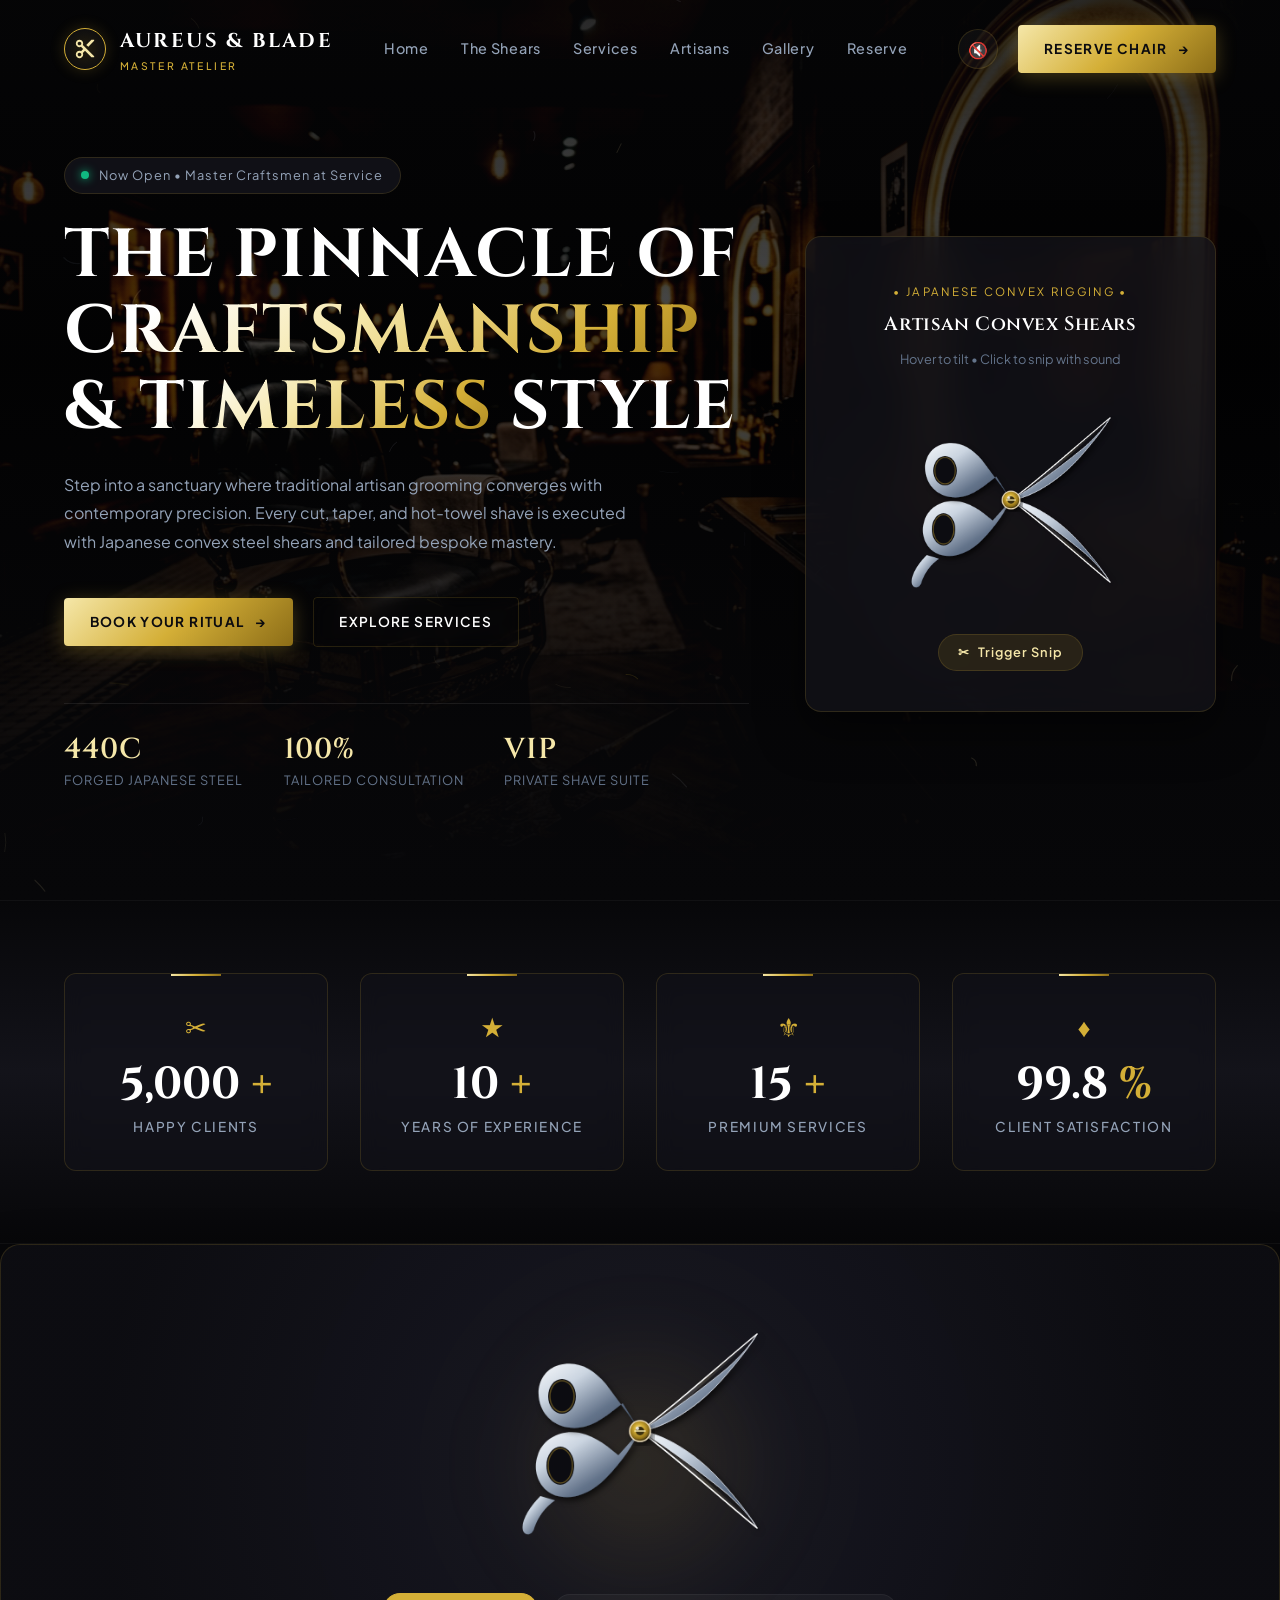
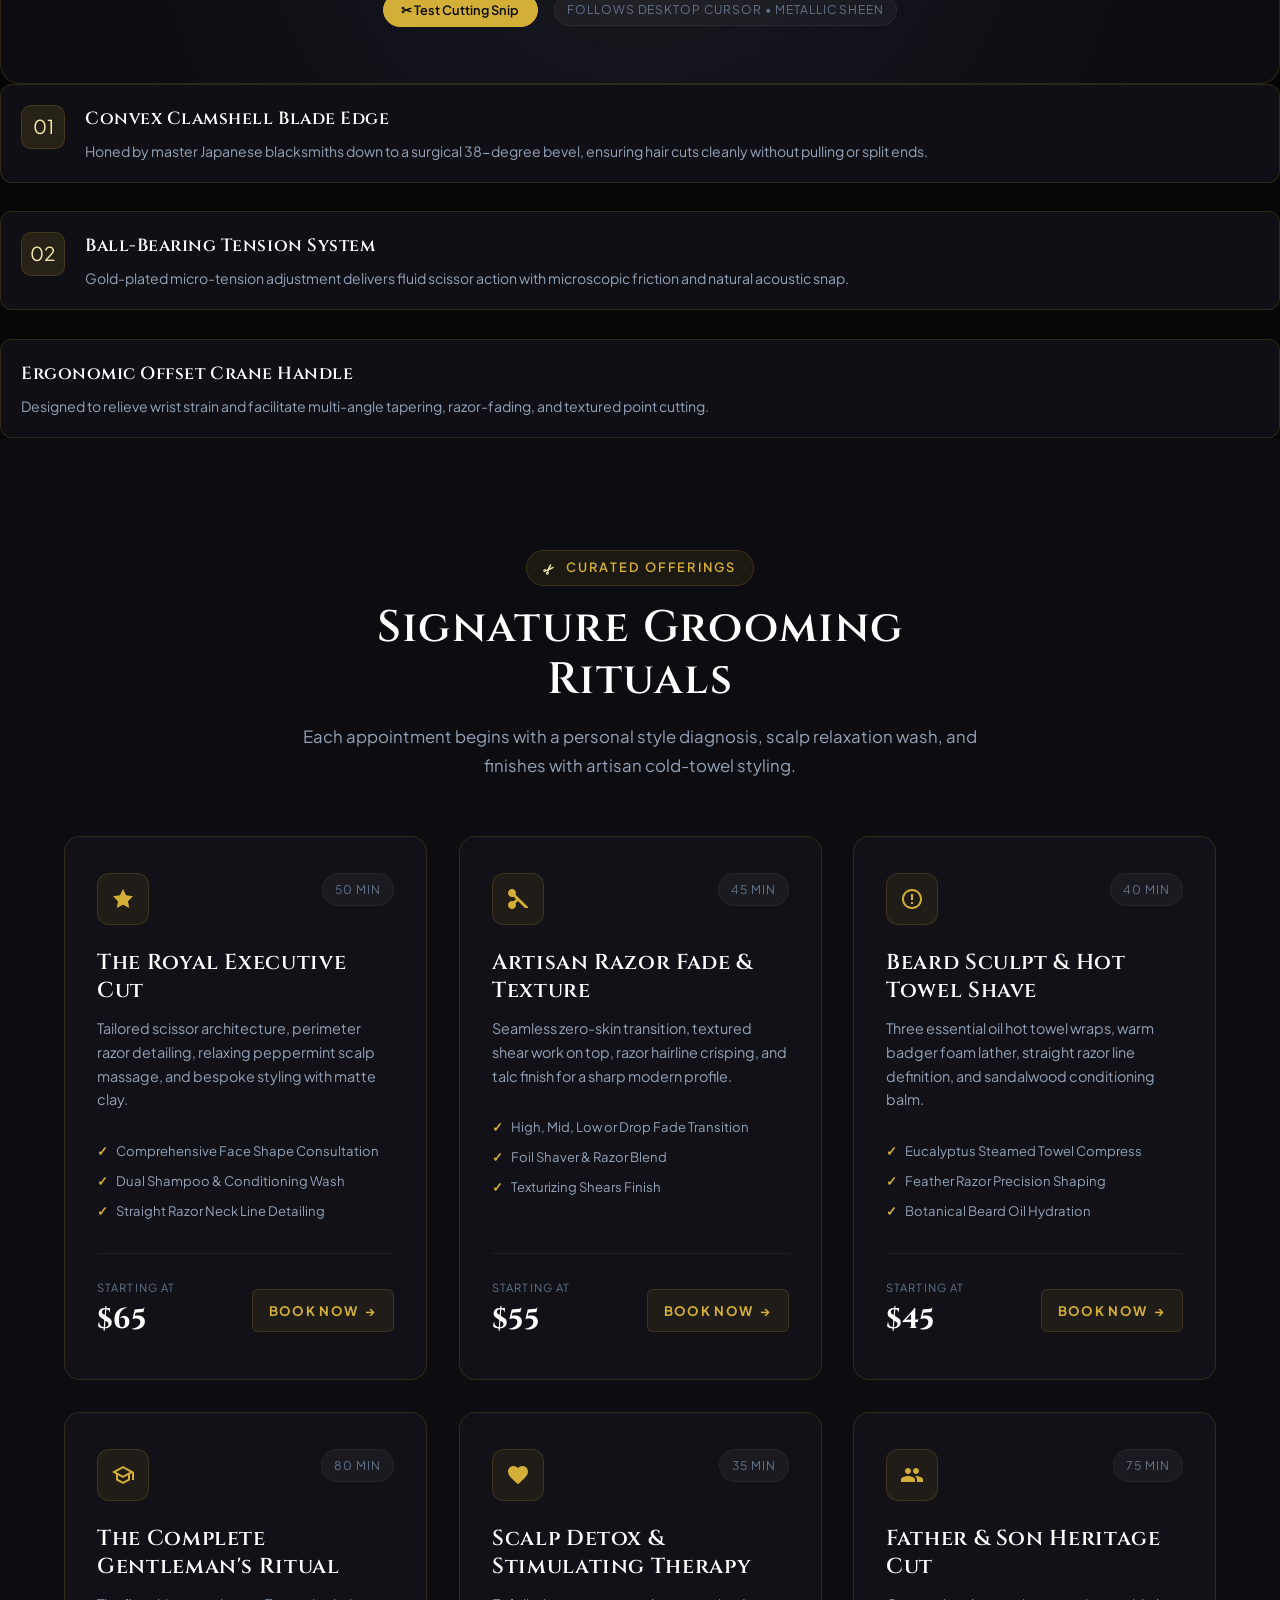
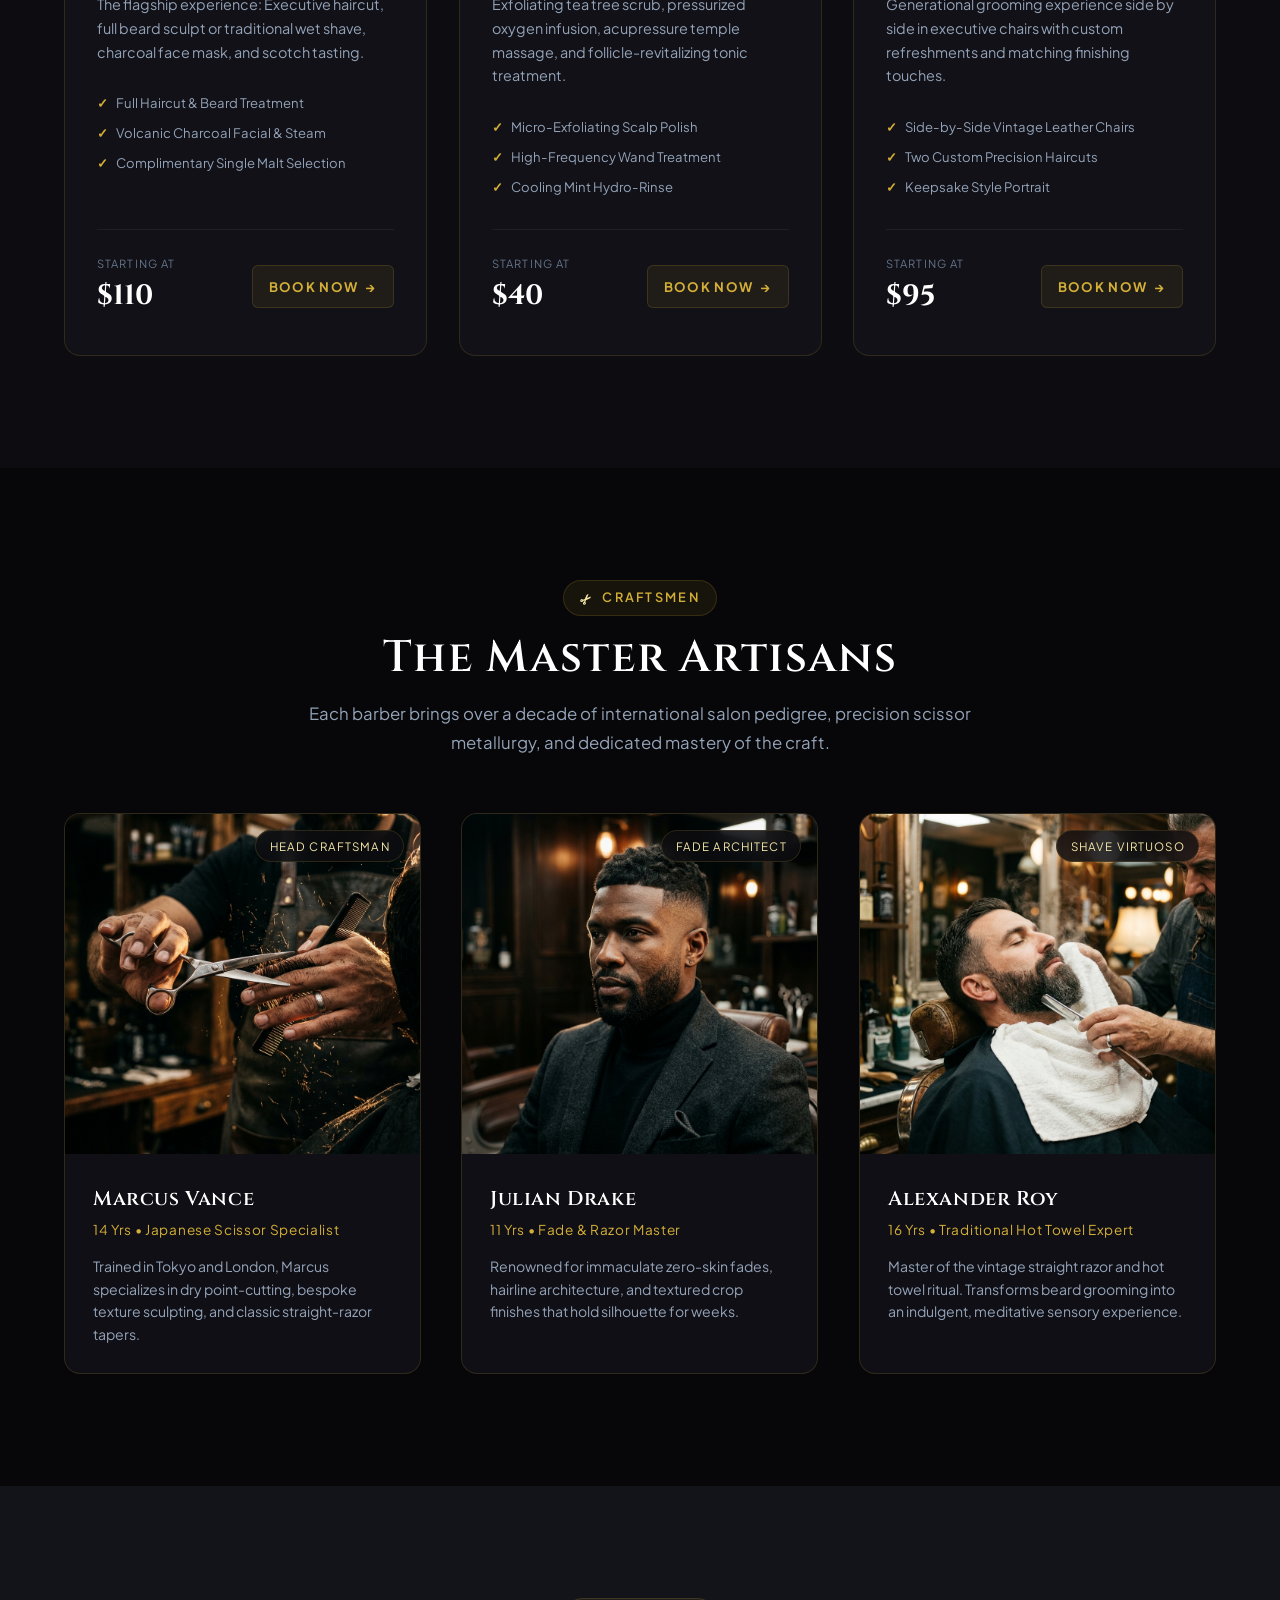
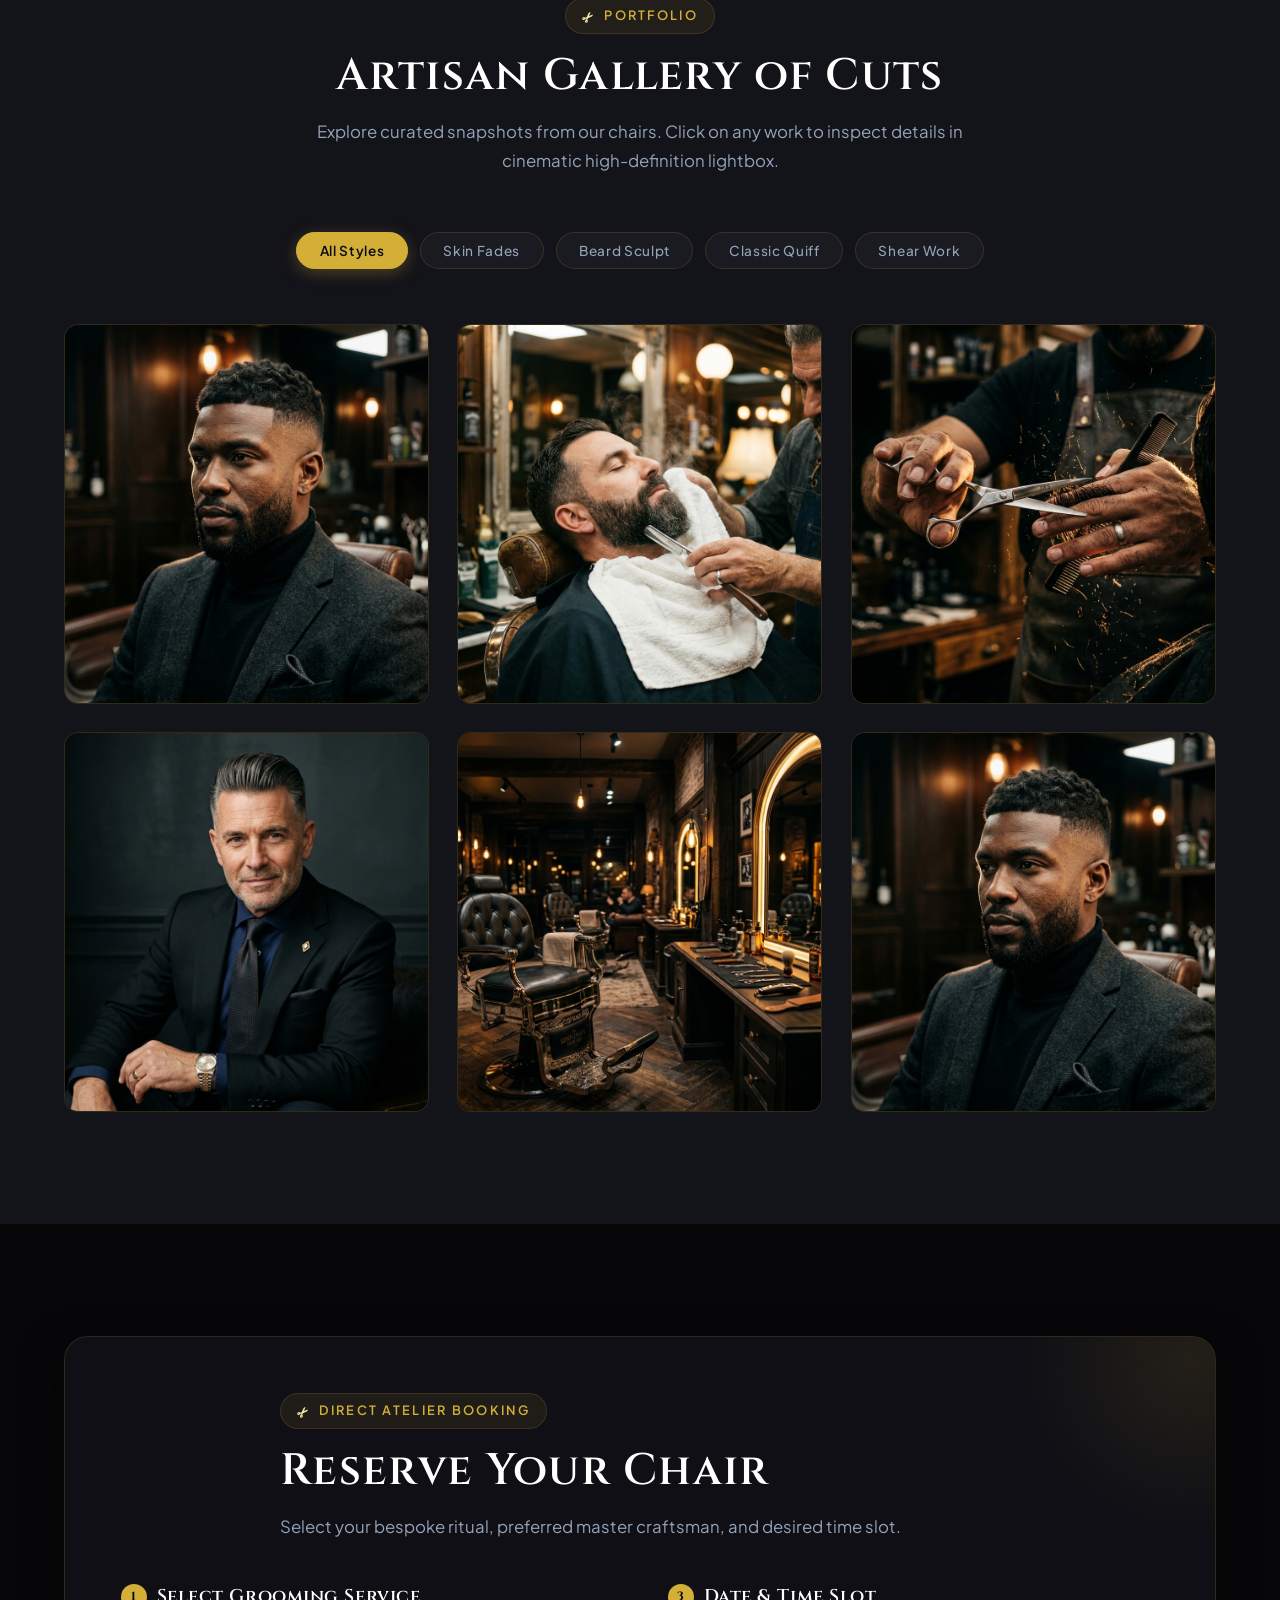
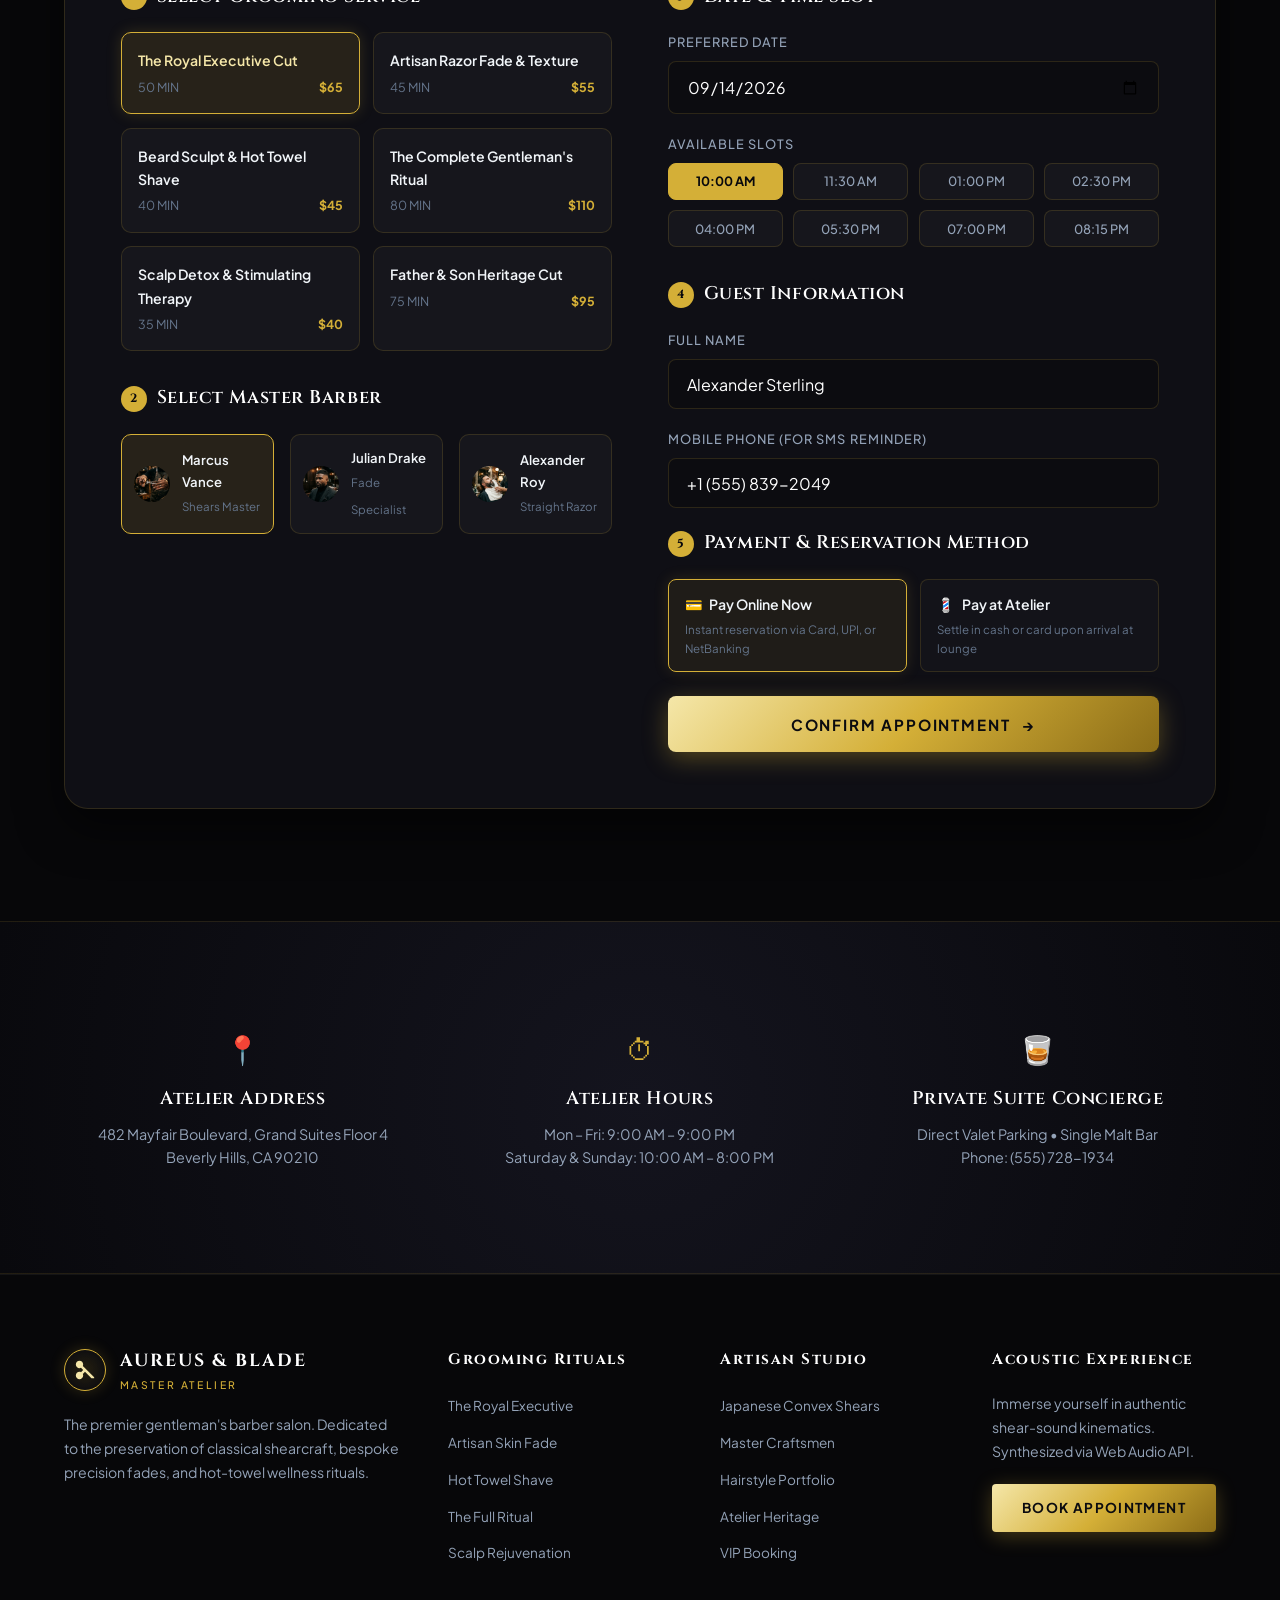
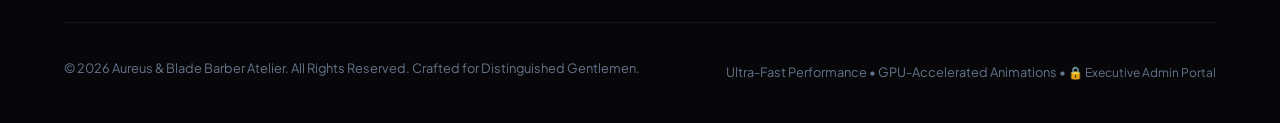
==== commit 6f2ae900: "Add Admin Panel, Supabase Database integration, and Online Payment Gateway" ====
--- a/index.html
+++ b/index.html
@@ -21,6 +21,10 @@
   <!-- Stylesheets -->
   <link rel="stylesheet" href="css/style.css">
   <link rel="stylesheet" href="css/animations.css">
+
+  <!-- Supabase & Payment Gateway SDKs -->
+  <script src="https://cdn.jsdelivr.net/npm/@supabase/supabase-js@2"></script>
+  <script src="https://checkout.razorpay.com/v1/checkout.js"></script>
 </head>
 <body>
 
@@ -102,7 +106,7 @@
   <section class="hero-section" id="hero">
     <!-- Cinematic Background with slow Ken Burns zoom -->
     <div class="hero-bg-container">
-      <img src="assets/images/hero.jpg" alt="Aureus and Blade Luxury Barber Interior" class="hero-bg-img ken-burns">
+      <img src="assets/images/hero.jpg" alt="Aureus and Blade Luxury Barber Interior" class="hero-bg-img ken-burns" id="hero-bg-img" data-image-key="hero_bg">
       <div class="hero-overlay"></div>
     </div>
 
@@ -510,7 +514,7 @@
         <!-- Barber 1 -->
         <div class="barber-card" data-animate="fade-up">
           <div class="barber-img-wrap">
-            <img src="assets/images/master-barber.jpg" alt="Master Barber Marcus Aurelius" class="barber-img">
+            <img src="assets/images/master-barber.jpg" alt="Master Barber Marcus Aurelius" class="barber-img" data-image-key="barber_marcus">
             <span class="barber-badge">Head Craftsman</span>
           </div>
           <div class="barber-info">
@@ -525,7 +529,7 @@
         <!-- Barber 2 -->
         <div class="barber-card stagger-1" data-animate="fade-up">
           <div class="barber-img-wrap">
-            <img src="assets/images/fade-cut.jpg" alt="Artisan Barber Julian Drake" class="barber-img">
+            <img src="assets/images/fade-cut.jpg" alt="Artisan Barber Julian Drake" class="barber-img" data-image-key="barber_julian">
             <span class="barber-badge">Fade Architect</span>
           </div>
           <div class="barber-info">
@@ -540,7 +544,7 @@
         <!-- Barber 3 -->
         <div class="barber-card stagger-2" data-animate="fade-up">
           <div class="barber-img-wrap">
-            <img src="assets/images/beard-grooming.jpg" alt="Master Shaver Alexander Roy" class="barber-img">
+            <img src="assets/images/beard-grooming.jpg" alt="Master Shaver Alexander Roy" class="barber-img" data-image-key="barber_alexander">
             <span class="barber-badge">Shave Virtuoso</span>
           </div>
           <div class="barber-info">
@@ -581,7 +585,7 @@
       <div class="gallery-grid">
         <!-- Item 1 -->
         <div class="gallery-item" data-category="fades" data-animate="scale-in">
-          <img src="assets/images/fade-cut.jpg" alt="Textured High Fade & Sharp Line" class="gallery-item-img">
+          <img src="assets/images/fade-cut.jpg" alt="Textured High Fade & Sharp Line" class="gallery-item-img" data-image-key="gallery_1">
           <div class="gallery-overlay">
             <div class="gallery-view-icon">&#128269;</div>
             <h4 class="gallery-item-title">Sharp Razor Fade &amp; Textured Crop</h4>
@@ -591,7 +595,7 @@
 
         <!-- Item 2 -->
         <div class="gallery-item stagger-1" data-category="beards" data-animate="scale-in">
-          <img src="assets/images/beard-grooming.jpg" alt="Hot Steamed Towel Shave" class="gallery-item-img">
+          <img src="assets/images/beard-grooming.jpg" alt="Hot Steamed Towel Shave" class="gallery-item-img" data-image-key="gallery_2">
           <div class="gallery-overlay">
             <div class="gallery-view-icon">&#128269;</div>
             <h4 class="gallery-item-title">Steam Towel &amp; Straight Razor Ritual</h4>
@@ -601,7 +605,7 @@
 
         <!-- Item 3 -->
         <div class="gallery-item stagger-2" data-category="shears" data-animate="scale-in">
-          <img src="assets/images/master-barber.jpg" alt="Master Shears Precision Cut" class="gallery-item-img">
+          <img src="assets/images/master-barber.jpg" alt="Master Shears Precision Cut" class="gallery-item-img" data-image-key="gallery_3">
           <div class="gallery-overlay">
             <div class="gallery-view-icon">&#128269;</div>
             <h4 class="gallery-item-title">Japanese Convex Steel Point Cutting</h4>
@@ -611,7 +615,7 @@
 
         <!-- Item 4 -->
         <div class="gallery-item" data-category="classic" data-animate="scale-in">
-          <img src="assets/images/classic-cut.jpg" alt="Executive Tapered Pompadour" class="gallery-item-img">
+          <img src="assets/images/classic-cut.jpg" alt="Executive Tapered Pompadour" class="gallery-item-img" data-image-key="gallery_4">
           <div class="gallery-overlay">
             <div class="gallery-view-icon">&#128269;</div>
             <h4 class="gallery-item-title">The Sovereign Executive Taper</h4>
@@ -621,7 +625,7 @@
 
         <!-- Item 5 -->
         <div class="gallery-item stagger-1" data-category="shears" data-animate="scale-in">
-          <img src="assets/images/hero.jpg" alt="Luxury Salon Atelier Interior" class="gallery-item-img">
+          <img src="assets/images/hero.jpg" alt="Luxury Salon Atelier Interior" class="gallery-item-img" data-image-key="gallery_5">
           <div class="gallery-overlay">
             <div class="gallery-view-icon">&#128269;</div>
             <h4 class="gallery-item-title">Atelier Heritage Interior &amp; Chairs</h4>
@@ -631,7 +635,7 @@
 
         <!-- Item 6 -->
         <div class="gallery-item stagger-2" data-category="fades" data-animate="scale-in">
-          <img src="assets/images/fade-cut.jpg" alt="Low Drop Fade" class="gallery-item-img">
+          <img src="assets/images/fade-cut.jpg" alt="Low Drop Fade" class="gallery-item-img" data-image-key="gallery_6">
           <div class="gallery-overlay">
             <div class="gallery-view-icon">&#128269;</div>
             <h4 class="gallery-item-title">Low Drop Fade with Natural Flow</h4>
@@ -809,6 +813,31 @@
                 <input type="tel" id="client-phone" class="form-input" placeholder="+1 (555) 019-2831" required value="+1 (555) 839-2049">
               </div>
 
+              <h4 class="booking-step-title">
+                <span class="step-num">5</span>
+                <span>Payment &amp; Reservation Method</span>
+              </h4>
+
+              <div class="payment-methods-grid">
+                <label class="payment-method-pill active" id="pay-opt-online-label">
+                  <input type="radio" name="payment_method" value="online" checked>
+                  <div class="pay-pill-title">
+                    <span>💳</span>
+                    <span>Pay Online Now</span>
+                  </div>
+                  <span class="pay-pill-desc">Instant reservation via Card, UPI, or NetBanking</span>
+                </label>
+
+                <label class="payment-method-pill" id="pay-opt-atelier-label">
+                  <input type="radio" name="payment_method" value="atelier">
+                  <div class="pay-pill-title">
+                    <span>💈</span>
+                    <span>Pay at Atelier</span>
+                  </div>
+                  <span class="pay-pill-desc">Settle in cash or card upon arrival at lounge</span>
+                </label>
+              </div>
+
               <!-- Submit Button with Loading & Checkmark Animation State -->
               <button type="submit" class="btn-confirm-booking" id="btn-confirm-appointment">
                 <span class="spinner-icon">✂</span>
@@ -857,6 +886,10 @@
         <div class="confirm-row">
           <span class="label">Location:</span>
           <span class="val">Suite 401 &bull; Aureus Lounge</span>
+        </div>
+        <div class="confirm-row">
+          <span class="label">Payment:</span>
+          <span class="val" id="modal-payment-status" style="color: var(--gold-light);">Confirmed</span>
         </div>
       </div>
 
@@ -951,12 +984,20 @@
 
       <div class="footer-bottom">
         <p>&copy; 2026 Aureus &amp; Blade Barber Atelier. All Rights Reserved. Crafted for Distinguished Gentlemen.</p>
-        <p>Ultra-Fast Performance &bull; GPU-Accelerated Animations &bull; Reduced-Motion Compliant</p>
+        <p>
+          Ultra-Fast Performance &bull; GPU-Accelerated Animations &bull; 
+          <a href="admin.html" class="footer-admin-link">🔒 Executive Admin Portal</a>
+        </p>
       </div>
     </div>
   </footer>
 
-  <!-- Scripts -->
+  <!-- Core Config, Supabase Database & Payment Engine -->
+  <script src="config.js"></script>
+  <script src="js/supabase-client.js"></script>
+  <script src="js/payment.js"></script>
+
+  <!-- Interactive Scripts -->
   <script src="js/scissors.js"></script>
   <script src="js/particles.js"></script>
   <script src="js/booking.js"></script>
--- a/css/style.css
+++ b/css/style.css
@@ -1932,3 +1932,338 @@
     padding: 2rem 1.5rem;
   }
 }
+
+/* ==============================================================================
+   PAYMENT METHOD SELECTOR (Requirement: Online Payment Gateway & Atelier)
+   ============================================================================== */
+.payment-methods-grid {
+  display: grid;
+  grid-template-columns: 1fr 1fr;
+  gap: 0.85rem;
+  margin-bottom: 1.5rem;
+}
+
+.payment-method-pill {
+  display: flex;
+  flex-direction: column;
+  padding: 0.85rem 1rem;
+  border: 1px solid var(--border-subtle);
+  border-radius: 8px;
+  background: rgba(255, 255, 255, 0.02);
+  cursor: pointer;
+  transition: all var(--transition-fast);
+  position: relative;
+}
+
+.payment-method-pill input {
+  display: none;
+}
+
+.payment-method-pill:hover {
+  border-color: rgba(212, 175, 55, 0.4);
+  background: rgba(212, 175, 55, 0.03);
+}
+
+.payment-method-pill.active {
+  border-color: var(--gold-primary);
+  background: rgba(212, 175, 55, 0.08);
+  box-shadow: 0 0 15px rgba(212, 175, 55, 0.15);
+}
+
+.pay-pill-title {
+  font-weight: 600;
+  font-size: 0.88rem;
+  color: var(--text-primary);
+  margin-bottom: 0.2rem;
+  display: flex;
+  align-items: center;
+  gap: 0.4rem;
+}
+
+.pay-pill-desc {
+  font-size: 0.72rem;
+  color: var(--text-muted);
+}
+
+/* ==============================================================================
+   LUXURY CHECKOUT PAYMENT MODAL (Online Gateway)
+   ============================================================================== */
+.payment-modal-overlay {
+  position: fixed;
+  top: 0;
+  left: 0;
+  width: 100vw;
+  height: 100vh;
+  z-index: 2000;
+  background: rgba(7, 7, 9, 0.88);
+  backdrop-filter: blur(16px);
+  display: none;
+  align-items: center;
+  justify-content: center;
+  padding: 1.5rem;
+}
+
+.payment-modal-overlay.active {
+  display: flex;
+}
+
+.payment-modal-card {
+  width: 100%;
+  max-width: 440px;
+  background: #0f1015;
+  border: 1px solid rgba(212, 175, 55, 0.3);
+  border-radius: 12px;
+  padding: 2.2rem 2rem;
+  box-shadow: 0 25px 60px rgba(0, 0, 0, 0.9), 0 0 30px rgba(212, 175, 55, 0.15);
+  position: relative;
+  animation: modalPopIn 0.3s cubic-bezier(0.16, 1, 0.3, 1);
+}
+
+.payment-close-btn {
+  position: absolute;
+  top: 1rem;
+  right: 1.2rem;
+  background: transparent;
+  border: none;
+  color: var(--text-muted);
+  font-size: 1.6rem;
+  cursor: pointer;
+  line-height: 1;
+}
+
+.payment-close-btn:hover {
+  color: var(--gold-primary);
+}
+
+.payment-header {
+  text-align: center;
+  margin-bottom: 1.2rem;
+}
+
+.payment-crest {
+  font-size: 2rem;
+  color: var(--gold-primary);
+  margin-bottom: 0.2rem;
+}
+
+.payment-header h3 {
+  font-family: 'Cinzel', serif;
+  font-size: 1.25rem;
+  letter-spacing: 2px;
+  color: var(--gold-light);
+}
+
+.payment-header p {
+  font-size: 0.75rem;
+  color: var(--text-muted);
+  text-transform: uppercase;
+  letter-spacing: 1px;
+}
+
+.payment-summary-box {
+  background: rgba(255, 255, 255, 0.03);
+  border: 1px solid var(--border-subtle);
+  border-radius: 8px;
+  padding: 0.9rem 1.1rem;
+  margin-bottom: 1.2rem;
+}
+
+.pay-sum-row {
+  display: flex;
+  justify-content: space-between;
+  align-items: center;
+  font-size: 0.95rem;
+}
+
+.pay-sum-label {
+  font-weight: 600;
+  color: var(--text-primary);
+}
+
+.pay-sum-val {
+  font-family: 'Cinzel', serif;
+  font-size: 1.3rem;
+  color: var(--gold-primary);
+}
+
+.pay-sum-meta {
+  font-size: 0.75rem;
+  color: var(--text-muted);
+  margin-top: 0.3rem;
+}
+
+.pay-method-tabs {
+  display: flex;
+  gap: 0.4rem;
+  margin-bottom: 1rem;
+  background: rgba(0, 0, 0, 0.4);
+  padding: 0.3rem;
+  border-radius: 6px;
+}
+
+.pay-tab {
+  flex: 1;
+  background: transparent;
+  border: none;
+  color: var(--text-muted);
+  padding: 0.5rem;
+  border-radius: 4px;
+  font-size: 0.78rem;
+  font-weight: 600;
+  cursor: pointer;
+  transition: all 0.2s;
+}
+
+.pay-tab.active {
+  background: rgba(212, 175, 55, 0.15);
+  color: var(--gold-light);
+}
+
+.pay-tab-content {
+  display: none;
+}
+
+.pay-tab-content.active {
+  display: block;
+}
+
+.pay-input-group {
+  margin-bottom: 0.85rem;
+  text-align: left;
+}
+
+.pay-input-group label {
+  display: block;
+  font-size: 0.72rem;
+  color: var(--gold-primary);
+  text-transform: uppercase;
+  letter-spacing: 0.8px;
+  margin-bottom: 0.25rem;
+}
+
+.pay-input-group input {
+  width: 100%;
+  background: #08080c;
+  border: 1px solid var(--border-subtle);
+  border-radius: 6px;
+  padding: 0.6rem 0.8rem;
+  color: var(--text-primary);
+  font-size: 0.85rem;
+}
+
+.pay-input-group input:focus {
+  outline: none;
+  border-color: var(--gold-primary);
+}
+
+.pay-input-row {
+  display: grid;
+  grid-template-columns: 1fr 1fr;
+  gap: 0.75rem;
+}
+
+.pay-upi-qr-box {
+  text-align: center;
+  padding: 1rem 0;
+}
+
+.upi-qr-mock {
+  width: 140px;
+  height: 140px;
+  margin: 0 auto;
+  border: 2px dashed var(--gold-primary);
+  border-radius: 10px;
+  display: flex;
+  flex-direction: column;
+  align-items: center;
+  justify-content: center;
+  gap: 0.3rem;
+  background: rgba(212, 175, 55, 0.05);
+}
+
+.upi-qr-mock span {
+  font-size: 2rem;
+  color: var(--gold-primary);
+}
+
+.upi-qr-mock small {
+  font-size: 0.68rem;
+  color: var(--text-muted);
+}
+
+.wallet-btn-group {
+  display: flex;
+  flex-direction: column;
+  gap: 0.6rem;
+  padding: 0.5rem 0 1rem;
+}
+
+.wallet-option-btn {
+  background: #000;
+  border: 1px solid var(--border-subtle);
+  color: #fff;
+  border-radius: 6px;
+  padding: 0.75rem;
+  font-size: 0.85rem;
+  font-weight: 600;
+  cursor: pointer;
+  transition: all 0.2s;
+}
+
+.wallet-option-btn:hover {
+  border-color: var(--gold-primary);
+}
+
+.btn-pay-now {
+  width: 100%;
+  background: linear-gradient(135deg, var(--gold-primary) 0%, #b8860b 100%);
+  color: #070709;
+  font-weight: 700;
+  letter-spacing: 1px;
+  font-size: 0.85rem;
+  border: none;
+  border-radius: 6px;
+  padding: 0.8rem 1rem;
+  cursor: pointer;
+  margin-top: 0.6rem;
+  display: flex;
+  align-items: center;
+  justify-content: center;
+  gap: 0.5rem;
+  transition: all 0.2s ease;
+}
+
+.btn-pay-now:hover {
+  box-shadow: 0 0 20px rgba(212, 175, 55, 0.4);
+  transform: translateY(-1px);
+}
+
+.pay-security-badge {
+  margin-top: 1rem;
+  text-align: center;
+  font-size: 0.65rem;
+  color: var(--text-muted);
+  line-height: 1.4;
+}
+
+/* Footer Admin Entry Link */
+.footer-admin-link {
+  display: inline-flex;
+  align-items: center;
+  gap: 0.35rem;
+  color: var(--text-muted);
+  font-size: 0.75rem;
+  text-decoration: none;
+  margin-top: 0.5rem;
+  transition: color 0.2s;
+}
+
+.footer-admin-link:hover {
+  color: var(--gold-light);
+}
+
+@keyframes modalPopIn {
+  from { opacity: 0; transform: scale(0.95); }
+  to { opacity: 1; transform: scale(1); }
+}
+
